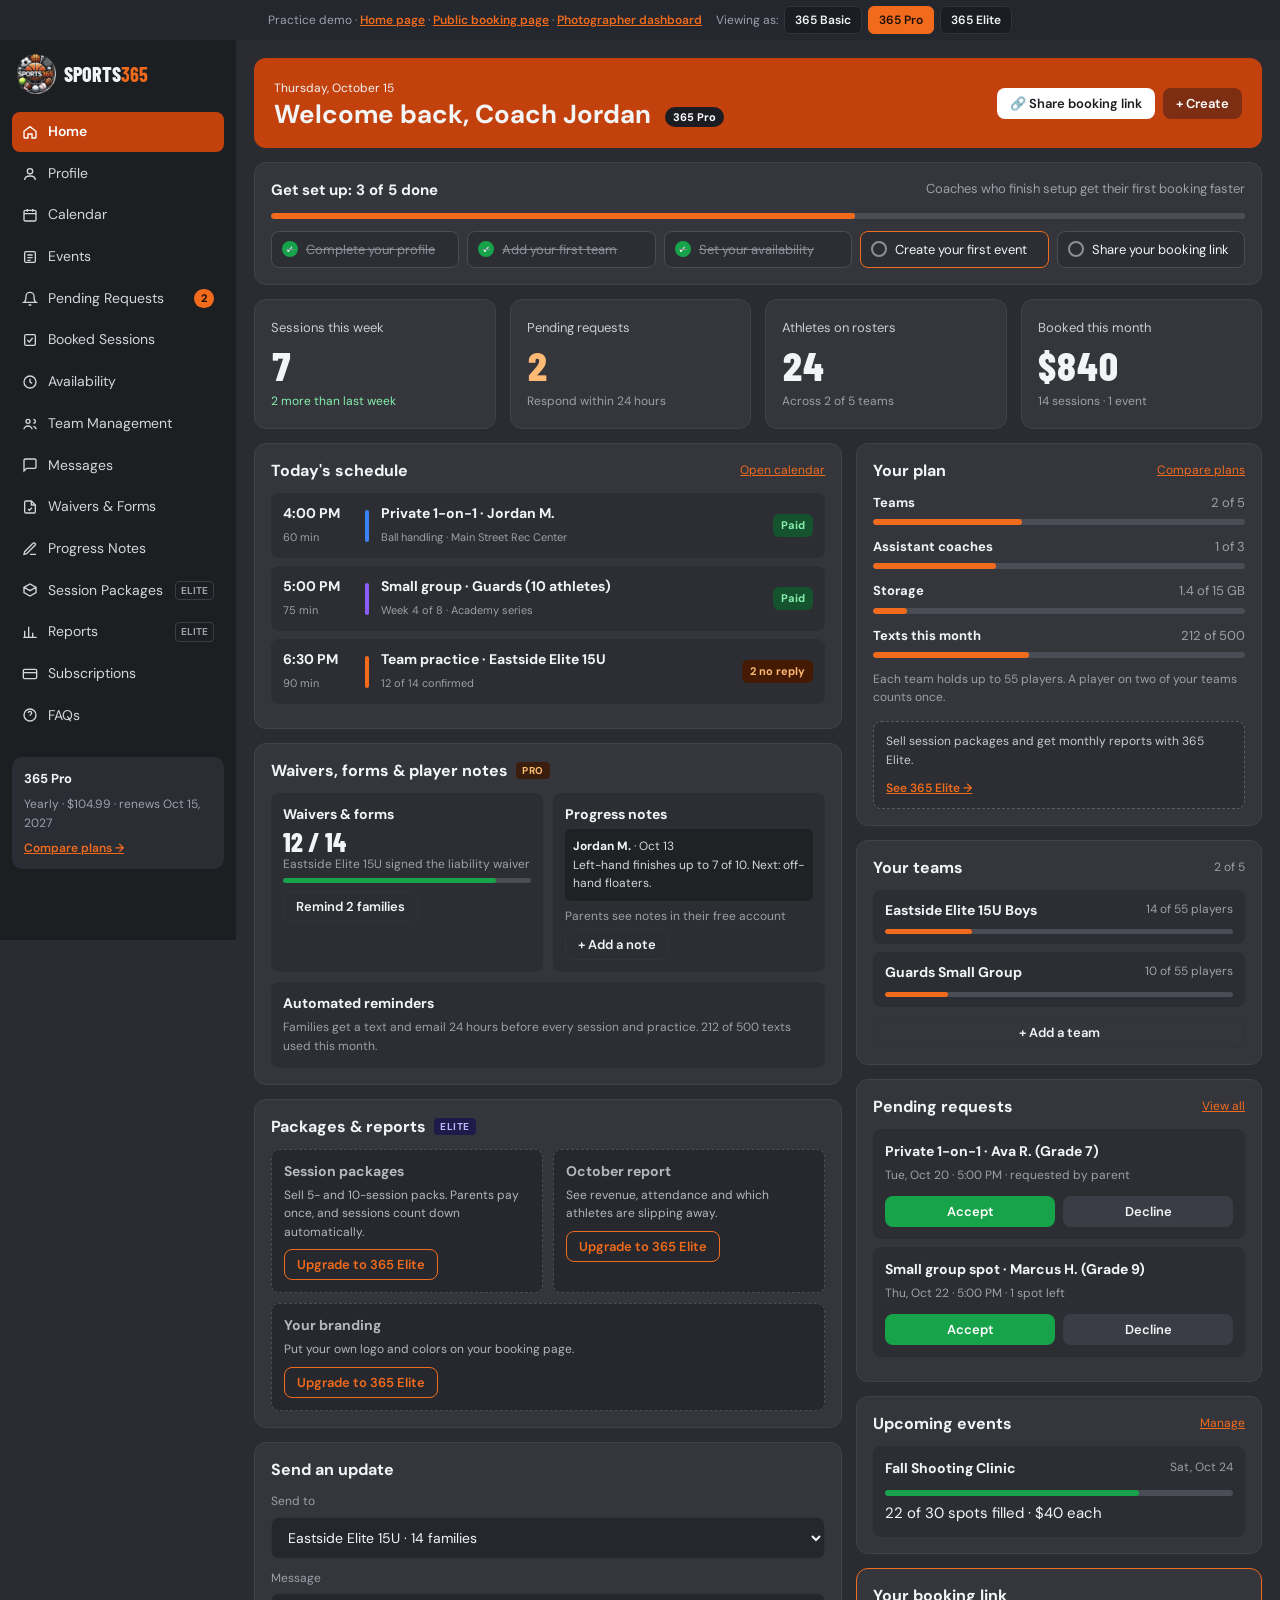
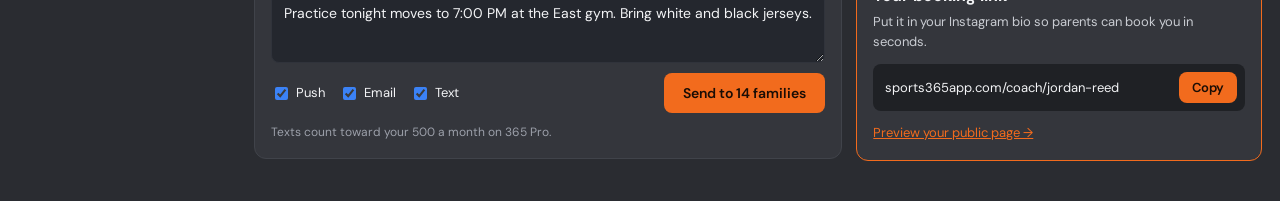
==== Sports365 Demo with photographer/dashboard.html @ db9a8863 "Add files via upload" ====
<!doctype html>
<html lang="en">
<head>
<meta charset="utf-8">
<meta name="viewport" content="width=device-width, initial-scale=1, viewport-fit=cover">
<title>Sports365 Coach Dashboard</title>
<link rel="preconnect" href="https://fonts.googleapis.com">
<link rel="preconnect" href="https://fonts.gstatic.com" crossorigin>
<link rel="stylesheet" href="https://fonts.googleapis.com/css2?family=Barlow+Condensed:wght@700;800&family=DM+Sans:wght@400;500;600;700&display=swap">
<link rel="stylesheet" href="styles.css">
<style>
  [hidden] { display: none !important; }
  body { background: #2a2c31; }
  .app { display: grid; grid-template-columns: 236px 1fr; min-height: 100vh; }
  .side { background: #1c1e22; padding: 14px 12px calc(14px + env(safe-area-inset-bottom, 0px)) max(12px, env(safe-area-inset-left, 0px)); display: flex; flex-direction: column; gap: 4px; position: sticky; top: 0; height: 100vh; overflow-y: auto; }
  .side .brand { display: flex; align-items: center; gap: 8px; text-decoration: none; font: 800 20px/1 var(--font-display); text-transform: uppercase; margin: 0 0 14px 4px; }
  .side .brand img { width: 40px; height: 40px; }
  .side .brand b { color: var(--accent); }
  .side nav { display: grid; gap: 2px; }
  .side nav a { display: flex; align-items: center; gap: 10px; padding: 9px 10px; border-radius: 8px; text-decoration: none; font-size: 14px; color: #d4d6db; }
  .side nav a:hover { background: #26292f; }
  .side nav a.on { background: var(--accent-deep); color: #fff; font-weight: 600; }
  .side nav svg { width: 16px; height: 16px; flex: none; }
  .side .count { margin-left: auto; background: var(--accent); color: var(--accent-ink); font-size: 11px; font-weight: 700; border-radius: 999px; padding: 1px 7px; }
  .side .lock { margin-left: auto; font-size: 10px; font-weight: 700; color: var(--muted); border: 1px solid #3a3d45; border-radius: 4px; padding: 1px 5px; }
  .plan { margin-top: 18px; background: #2a2d33; border-radius: 10px; padding: 12px; font-size: 12px; display: grid; gap: 6px; }
  .plan b { display: block; font-size: 13px; }
  .plan a { color: var(--accent); font-weight: 600; }

  /* Plan switch in demo bar */
  .demo-bar { display: flex; flex-wrap: wrap; gap: 8px 14px; justify-content: center; align-items: center; }
  .viewas { display: inline-flex; align-items: center; gap: 6px; }
  .viewas button { font: 600 12px var(--font-body); color: var(--fg); background: #1b1d22; border: 1px solid var(--line); border-radius: 6px; padding: 4px 10px; min-height: 28px; cursor: pointer; }
  .viewas button[aria-pressed="true"] { background: var(--accent); color: var(--accent-ink); border-color: var(--accent); }

  .main { padding: 18px max(18px, env(safe-area-inset-right, 0px)) 40px 18px; display: grid; gap: 14px; align-content: start; min-width: 0; }
  .welcome { background: var(--accent-deep); border-radius: 12px; padding: 18px 20px; display: flex; flex-wrap: wrap; justify-content: space-between; align-items: center; gap: 14px; }
  .welcome small { font-size: 12px; }
  .welcome h1 { font: 700 26px/1.2 var(--font-body); text-transform: none; letter-spacing: 0; }
  .welcome .acts { display: flex; gap: 8px; flex-wrap: wrap; }
  .btn-white { background: #fff; color: #1b1d22; }
  .btn-maroon { background: #7c2d12; color: #fff; }
  .plan-chip { display: inline-block; margin-left: 8px; font: 700 11px var(--font-body); background: #1b1d22; color: #fff; padding: 3px 8px; border-radius: 999px; vertical-align: middle; }

  .panel { background: #34363c; border: 1px solid #40434a; border-radius: 12px; padding: 16px; min-width: 0; }
  .panel-head { display: flex; justify-content: space-between; align-items: center; gap: 10px; margin-bottom: 12px; }
  .panel-head h2 { font: 700 16px var(--font-body); text-transform: none; letter-spacing: 0; display: flex; align-items: center; gap: 8px; }
  .panel-head a, .panel-head button.link { color: var(--accent); font-size: 12px; background: none; border: 0; cursor: pointer; font-family: inherit; }
  .tier { font: 700 10px var(--font-body); letter-spacing: .06em; padding: 2px 6px; border-radius: 4px; text-transform: uppercase; }
  .tier.pro { background: #3a1d0d; color: #fdba74; }
  .tier.elite { background: #1e1b4b; color: #c4b5fd; }

  .setup-top { display: flex; justify-content: space-between; flex-wrap: wrap; gap: 8px; font-size: 13px; }
  .setup-top b { font-size: 15px; }
  .bar { height: 6px; background: #4a4d55; border-radius: 9px; margin: 10px 0 12px; overflow: hidden; }
  .bar i { display: block; height: 100%; background: var(--accent); border-radius: 9px; transition: width .3s ease; }
  .tasks { display: grid; grid-template-columns: repeat(5, 1fr); gap: 8px; }
  .task { display: flex; align-items: center; gap: 8px; padding: 9px 10px; border: 1px solid #4a4d55; border-radius: 8px; background: #2c2e33; font-size: 13px; cursor: pointer; color: var(--fg); font-family: inherit; text-align: left; }
  .task .dot { width: 16px; height: 16px; border-radius: 50%; border: 2px solid #8b8f99; flex: none; display: grid; place-items: center; font-size: 10px; }
  .task.done { color: #8b8f99; text-decoration: line-through; }
  .task.done .dot { background: var(--good); border-color: var(--good); color: #fff; }
  .task.next { border-color: var(--accent); }

  .kpis { display: grid; grid-template-columns: repeat(4, 1fr); gap: 14px; }
  .kpi small { font-size: 13px; color: #c9ccd2; }
  .kpi b { display: block; font: 800 40px/1.1 var(--font-display); margin: 4px 0 2px; font-variant-numeric: tabular-nums; }
  .kpi .note { font-size: 12px; color: var(--muted); }
  .kpi .up { color: #86efac; }
  .kpi.warn b { color: #fdba74; }

  .grid2 { display: grid; grid-template-columns: 1.45fr 1fr; gap: 14px; align-items: start; }
  .col { display: grid; gap: 14px; min-width: 0; }
  .sess { display: grid; grid-template-columns: 70px 4px 1fr auto; gap: 12px; align-items: center; background: #2c2e33; border-radius: 8px; padding: 10px 12px; margin-bottom: 8px; }
  .sess .time b { display: block; font-size: 14px; }
  .sess .time span, .sess .what span { font-size: 11px; color: var(--muted); }
  .sess .rail { height: 32px; border-radius: 4px; }
  .sess .what { min-width: 0; } .sess .what b { display: block; font-size: 14px; }

  .req { background: #2c2e33; border-radius: 8px; padding: 12px; margin-bottom: 8px; }
  .req b { display: block; font-size: 14px; }
  .req span { font-size: 12px; color: var(--muted); }
  .req .row { display: grid; grid-template-columns: 1fr 1fr; gap: 8px; margin-top: 10px; }
  .req .status { margin-top: 10px; font-size: 13px; font-weight: 600; }

  .update form { display: grid; gap: 10px; }
  .update .foot { display: flex; justify-content: space-between; align-items: center; gap: 10px; flex-wrap: wrap; }
  .checks { display: flex; gap: 14px; font-size: 13px; flex-wrap: wrap; }
  .checks input { width: auto; accent-color: var(--blue); }
  .checks label { display: flex; align-items: center; gap: 5px; }
  .checks label.off { color: var(--muted); }
  .sub { font-size: 12px; color: var(--muted); }

  .event { background: #2c2e33; border-radius: 8px; padding: 12px; }
  .event .top { display: flex; justify-content: space-between; gap: 8px; font-size: 14px; }
  .event .top span { font-size: 12px; color: var(--muted); }
  .event .bar { margin: 10px 0 6px; } .event .bar i { background: var(--good); }

  .link-box { border-color: var(--accent); }
  .link-box p { font-size: 13px; color: #c9ccd2; }
  .copy { display: flex; align-items: center; gap: 8px; background: #1f2125; border-radius: 8px; padding: 8px 8px 8px 12px; margin: 12px 0 10px; }
  .copy code { font: 13px var(--font-body); flex: 1; min-width: 0; overflow: hidden; text-overflow: ellipsis; white-space: nowrap; }
  .link-box a { color: var(--accent); font-size: 13px; }

  /* Plan usage */
  .use { display: grid; gap: 12px; }
  .use-row .top { display: flex; justify-content: space-between; gap: 8px; font-size: 13px; }
  .use-row .top span { color: var(--muted); font-variant-numeric: tabular-nums; }
  .use-row .bar { margin: 6px 0 0; }
  .use-row.full .bar i { background: #f59e0b; }
  .use-row.none .top span { color: #8b8f99; }
  .upsell { margin-top: 14px; background: #2c2e33; border: 1px dashed #5a5d66; border-radius: 8px; padding: 10px 12px; font-size: 12px; color: #c9ccd2; display: flex; justify-content: space-between; align-items: center; gap: 10px; flex-wrap: wrap; }
  .upsell a { color: var(--accent); font-weight: 600; white-space: nowrap; }

  .teams { display: grid; gap: 8px; }
  .team { background: #2c2e33; border-radius: 8px; padding: 10px 12px; }
  .team .top { display: flex; justify-content: space-between; gap: 8px; font-size: 14px; }
  .team .top span { font-size: 12px; color: var(--muted); font-variant-numeric: tabular-nums; }
  .team .bar { margin: 8px 0 0; height: 5px; }
  .add-team { margin-top: 10px; }
  .limit-msg { margin-top: 10px; background: #451a03; color: #fed7aa; border-radius: 8px; padding: 10px 12px; font-size: 12px; }
  .limit-msg a { color: #fff; font-weight: 700; }

  /* Feature tiles with locked states */
  .feats { display: grid; grid-template-columns: 1fr 1fr; gap: 10px; }
  .feat { background: #2c2e33; border-radius: 8px; padding: 12px; display: grid; gap: 6px; align-content: start; min-width: 0; }
  .feat h3 { font: 700 14px var(--font-body); text-transform: none; letter-spacing: 0; display: flex; justify-content: space-between; gap: 8px; }
  .feat p { font-size: 12px; color: var(--muted); }
  .feat .big { font: 800 26px/1 var(--font-display); color: var(--fg); }
  .feat .bar { margin: 4px 0 0; height: 5px; } .feat .bar i { background: var(--good); }
  .feat .lck { display: grid; gap: 8px; }
  .feat .lck p { color: #b4b7bf; }
  .feat.locked { background: #26282d; border: 1px dashed #4a4d55; }
  .feat.locked h3 { color: #b4b7bf; }
  .btn-up { background: transparent; color: var(--accent); border: 1px solid var(--accent); justify-self: start; }
  .note-row { font-size: 12px; background: #1f2125; border-radius: 6px; padding: 8px; color: #d4d6db; }
  .note-row b { color: var(--fg); }

  @media (max-width: 1100px) { .tasks { grid-template-columns: repeat(3, 1fr); } .grid2 { grid-template-columns: 1fr; } }
  @media (max-width: 860px) {
    .app { grid-template-columns: 1fr; }
    .side { position: static; height: auto; padding: 10px max(16px, env(safe-area-inset-right, 0px)) 10px max(16px, env(safe-area-inset-left, 0px)); }
    .side .brand { margin-bottom: 8px; }
    .side nav { display: flex; overflow-x: auto; gap: 4px; padding-bottom: 4px; }
    .side nav a { white-space: nowrap; }
    .plan { display: none; }
    .main { padding-left: max(16px, env(safe-area-inset-left, 0px)); padding-right: max(16px, env(safe-area-inset-right, 0px)); }
    .kpis { grid-template-columns: repeat(2, 1fr); }
  }
  @media (max-width: 520px) {
    .tasks, .feats { grid-template-columns: 1fr; }
    .sess { grid-template-columns: 68px 4px 1fr; gap: 10px; }
    .sess .pill { grid-column: 3; justify-self: start; }
  }
</style>
</head>
<body>
<div class="demo-bar">
  <span>Practice demo · <a href="./">Home page</a> · <a href="book.html">Public booking page</a> · <a href="media.html">Photographer dashboard</a></span>
  <span class="viewas" role="group" aria-label="View the dashboard as a coach on">Viewing as:
    <button type="button" data-plan="basic" aria-pressed="false">365 Basic</button>
    <button type="button" data-plan="pro" aria-pressed="true">365 Pro</button>
    <button type="button" data-plan="elite" aria-pressed="false">365 Elite</button>
  </span>
</div>
<div class="app">
  <aside class="side">
    <a class="brand" href="./"><img src="assets/logo.png" alt=""><span>Sports<b>365</b></span></a>
    <nav aria-label="Dashboard">
      <a class="on" href="dashboard.html"><svg viewBox="0 0 24 24" fill="none" stroke="currentColor" stroke-width="2" aria-hidden="true"><path d="M3 11l9-7 9 7v9a1 1 0 0 1-1 1h-5v-6H9v6H4a1 1 0 0 1-1-1z"/></svg>Home</a>
      <a href="#" data-soon><svg viewBox="0 0 24 24" fill="none" stroke="currentColor" stroke-width="2" aria-hidden="true"><circle cx="12" cy="8" r="4"/><path d="M4 21c0-4 4-6 8-6s8 2 8 6"/></svg>Profile</a>
      <a href="#" data-soon><svg viewBox="0 0 24 24" fill="none" stroke="currentColor" stroke-width="2" aria-hidden="true"><rect x="3" y="5" width="18" height="16" rx="2"/><path d="M3 10h18M8 3v4M16 3v4"/></svg>Calendar</a>
      <a href="#" data-soon><svg viewBox="0 0 24 24" fill="none" stroke="currentColor" stroke-width="2" aria-hidden="true"><rect x="4" y="4" width="16" height="16" rx="2"/><path d="M8 9h8M8 13h8M8 17h5"/></svg>Events</a>
      <a href="#requests"><svg viewBox="0 0 24 24" fill="none" stroke="currentColor" stroke-width="2" aria-hidden="true"><path d="M6 8a6 6 0 0 1 12 0c0 7 3 9 3 9H3s3-2 3-9M10 21h4"/></svg>Pending Requests<span class="count" id="side-count">2</span></a>
      <a href="#" data-soon><svg viewBox="0 0 24 24" fill="none" stroke="currentColor" stroke-width="2" aria-hidden="true"><rect x="4" y="4" width="16" height="16" rx="2"/><path d="M8 12l3 3 5-6"/></svg>Booked Sessions</a>
      <a href="#" data-soon><svg viewBox="0 0 24 24" fill="none" stroke="currentColor" stroke-width="2" aria-hidden="true"><circle cx="12" cy="12" r="9"/><path d="M12 7v5l3 2"/></svg>Availability</a>
      <a href="#teams"><svg viewBox="0 0 24 24" fill="none" stroke="currentColor" stroke-width="2" aria-hidden="true"><circle cx="9" cy="8" r="3"/><path d="M3 20c0-3 3-5 6-5s6 2 6 5M17 11a3 3 0 0 0 0-6M21 20c0-2-1.5-4-4-4.5"/></svg>Team Management</a>
      <a href="#update"><svg viewBox="0 0 24 24" fill="none" stroke="currentColor" stroke-width="2" aria-hidden="true"><path d="M21 15a2 2 0 0 1-2 2H7l-4 4V5a2 2 0 0 1 2-2h14a2 2 0 0 1 2 2z"/></svg>Messages</a>
      <a href="#pro-tools"><svg viewBox="0 0 24 24" fill="none" stroke="currentColor" stroke-width="2" aria-hidden="true"><path d="M14 3H6a2 2 0 0 0-2 2v14a2 2 0 0 0 2 2h12a2 2 0 0 0 2-2V9z"/><path d="M14 3v6h6M9 15l2 2 4-4"/></svg>Waivers &amp; Forms<span class="lock" data-lock="pro">PRO</span></a>
      <a href="#pro-tools"><svg viewBox="0 0 24 24" fill="none" stroke="currentColor" stroke-width="2" aria-hidden="true"><path d="M12 20h9M16.5 3.5a2.1 2.1 0 0 1 3 3L7 19l-4 1 1-4z"/></svg>Progress Notes<span class="lock" data-lock="pro">PRO</span></a>
      <a href="#elite-tools"><svg viewBox="0 0 24 24" fill="none" stroke="currentColor" stroke-width="2" aria-hidden="true"><path d="M21 8l-9-5-9 5 9 5zM3 8v8l9 5 9-5V8"/></svg>Session Packages<span class="lock" data-lock="elite">ELITE</span></a>
      <a href="#elite-tools"><svg viewBox="0 0 24 24" fill="none" stroke="currentColor" stroke-width="2" aria-hidden="true"><path d="M4 20V10M10 20V4M16 20v-7M22 20H2"/></svg>Reports<span class="lock" data-lock="elite">ELITE</span></a>
      <a href="./#pricing"><svg viewBox="0 0 24 24" fill="none" stroke="currentColor" stroke-width="2" aria-hidden="true"><rect x="2" y="5" width="20" height="14" rx="2"/><path d="M2 10h20"/></svg>Subscriptions</a>
      <a href="#" data-soon><svg viewBox="0 0 24 24" fill="none" stroke="currentColor" stroke-width="2" aria-hidden="true"><circle cx="12" cy="12" r="9"/><path d="M9.5 9a2.5 2.5 0 0 1 5 0c0 2-2.5 2-2.5 4M12 17h.01"/></svg>FAQs</a>
    </nav>
    <div class="plan"><b id="plan-name">365 Pro</b><span class="muted" id="plan-renew">Yearly · renews Oct 15, 2027</span><a href="./#pricing">Compare plans →</a></div>
  </aside>

  <main class="main">
    <section class="welcome">
      <div><small>Thursday, October 15</small><h1>Welcome back, Coach Jordan <span class="plan-chip" id="plan-chip">365 Pro</span></h1></div>
      <div class="acts">
        <button class="btn btn-white btn-sm" type="button" id="share-top">🔗 Share booking link</button>
        <button class="btn btn-maroon btn-sm" type="button" data-soon>+ Create</button>
      </div>
    </section>

    <section class="panel">
      <div class="setup-top"><b id="setup-title">Get set up: 3 of 5 done</b><span class="muted">Coaches who finish setup get their first booking faster</span></div>
      <div class="bar"><i id="setup-bar" style="width:60%"></i></div>
      <div class="tasks" id="tasks">
        <button class="task done" type="button"><span class="dot">✓</span>Complete your profile</button>
        <button class="task done" type="button"><span class="dot">✓</span>Add your first team</button>
        <button class="task done" type="button"><span class="dot">✓</span>Set your availability</button>
        <button class="task next" type="button"><span class="dot"></span>Create your first event</button>
        <button class="task" type="button"><span class="dot"></span>Share your booking link</button>
      </div>
    </section>

    <section class="kpis">
      <div class="panel kpi"><small>Sessions this week</small><b>7</b><span class="note up">2 more than last week</span></div>
      <div class="panel kpi warn"><small>Pending requests</small><b id="kpi-pending">2</b><span class="note">Respond within 24 hours</span></div>
      <div class="panel kpi"><small>Athletes on rosters</small><b id="kpi-athletes">24</b><span class="note" id="kpi-teams">Across 2 of 5 teams</span></div>
      <div class="panel kpi"><small>Booked this month</small><b>$840</b><span class="note">14 sessions · 1 event</span></div>
    </section>

    <div class="grid2">
      <div class="col">
        <section class="panel">
          <div class="panel-head"><h2>Today's schedule</h2><a href="#" data-soon>Open calendar</a></div>
          <div class="sess"><div class="time"><b>4:00 PM</b><span>60 min</span></div><i class="rail" style="background:var(--blue)"></i><div class="what"><b>Private 1-on-1 · Jordan M.</b><span id="pkg-line">Ball handling · Main Street Rec Center</span></div><span class="pill pill-good">Paid</span></div>
          <div class="sess"><div class="time"><b>5:00 PM</b><span>75 min</span></div><i class="rail" style="background:var(--violet)"></i><div class="what"><b>Small group · Guards (10 athletes)</b><span>Week 4 of 8 · Academy series</span></div><span class="pill pill-good">Paid</span></div>
          <div class="sess"><div class="time"><b>6:30 PM</b><span>90 min</span></div><i class="rail" style="background:var(--accent)"></i><div class="what"><b>Team practice · Eastside Elite 15U</b><span>12 of 14 confirmed</span></div><span class="pill pill-warn">2 no reply</span></div>
        </section>

        <section class="panel" id="pro-tools">
          <div class="panel-head"><h2>Waivers, forms &amp; player notes <span class="tier pro">Pro</span></h2></div>
          <div class="feats">
            <div class="feat" data-need="pro">
              <h3>Waivers &amp; forms</h3>
              <div class="unl">
                <div class="big">12 / 14</div>
                <p>Eastside Elite 15U signed the liability waiver</p>
                <div class="bar"><i style="width:86%"></i></div>
                <button class="btn btn-ghost btn-sm" type="button" data-toast="Demo: reminder sent to the 2 families who haven't signed" style="margin-top:8px">Remind 2 families</button>
              </div>
              <div class="lck"><p>Collect signed waivers and medical forms before the first practice.</p><a class="btn btn-up btn-sm" href="./#pricing">Upgrade to 365 Pro</a></div>
            </div>
            <div class="feat" data-need="pro">
              <h3>Progress notes</h3>
              <div class="unl">
                <div class="note-row"><b>Jordan M.</b> · Oct 13<br>Left-hand finishes up to 7 of 10. Next: off-hand floaters.</div>
                <p style="margin-top:6px">Parents see notes in their free account</p>
                <button class="btn btn-ghost btn-sm" type="button" data-toast="Demo: a new note would open here" style="margin-top:4px">+ Add a note</button>
              </div>
              <div class="lck"><p>Track each athlete's skills and share progress with parents.</p><a class="btn btn-up btn-sm" href="./#pricing">Upgrade to 365 Pro</a></div>
            </div>
            <div class="feat" data-need="pro" style="grid-column:1/-1">
              <h3>Automated reminders</h3>
              <div class="unl"><p>Families get a text and email 24 hours before every session and practice. <span id="txt-use">212 of 500 texts used this month.</span></p></div>
              <div class="lck"><p>Stop sending reminder texts by hand. Sports365 sends them for you.</p><a class="btn btn-up btn-sm" href="./#pricing">Upgrade to 365 Pro</a></div>
            </div>
          </div>
        </section>

        <section class="panel" id="elite-tools">
          <div class="panel-head"><h2>Packages &amp; reports <span class="tier elite">Elite</span></h2></div>
          <div class="feats">
            <div class="feat" data-need="elite">
              <h3>Session packages</h3>
              <div class="unl">
                <div class="big">4 active</div>
                <p>10-session packs · $500 each</p>
                <div class="note-row" style="margin-top:6px"><b>Jordan M.</b> · 6 of 10 sessions left</div>
              </div>
              <div class="lck"><p>Sell 5- and 10-session packs. Parents pay once, and sessions count down automatically.</p><a class="btn btn-up btn-sm" href="./#pricing">Upgrade to 365 Elite</a></div>
            </div>
            <div class="feat" data-need="elite">
              <h3>October report</h3>
              <div class="unl">
                <div class="big">$840</div>
                <p>Revenue · up 18% from September</p>
                <p>Attendance 92% · 3 athletes haven't booked in 30 days</p>
              </div>
              <div class="lck"><p>See revenue, attendance and which athletes are slipping away.</p><a class="btn btn-up btn-sm" href="./#pricing">Upgrade to 365 Elite</a></div>
            </div>
            <div class="feat" data-need="elite" style="grid-column:1/-1">
              <h3>Your branding</h3>
              <div class="unl"><p>Your logo and colors appear on your booking page. <a href="book.html" style="color:var(--accent)">See it →</a></p></div>
              <div class="lck"><p>Put your own logo and colors on your booking page.</p><a class="btn btn-up btn-sm" href="./#pricing">Upgrade to 365 Elite</a></div>
            </div>
          </div>
        </section>

        <section class="panel update" id="update">
          <div class="panel-head"><h2>Send an update</h2></div>
          <form id="update-form">
            <label class="field">Send to
              <select id="u-to"><option value="14">Eastside Elite 15U · 14 families</option><option value="10">Guards small group · 10 families</option><option value="24">All my families · 24 families</option></select>
            </label>
            <label class="field">Message<textarea id="u-msg">Practice tonight moves to 7:00 PM at the East gym. Bring white and black jerseys.</textarea></label>
            <div class="foot">
              <div class="checks"><label><input type="checkbox" id="u-push" checked>Push</label><label><input type="checkbox" id="u-email" checked>Email</label><label id="u-text-l"><input type="checkbox" id="u-text" checked>Text</label></div>
              <button class="btn btn-primary" type="submit" id="u-send">Send to 14 families</button>
            </div>
            <p class="sub" id="u-text-note">Texts count toward your 500 a month on 365 Pro.</p>
          </form>
        </section>
      </div>

      <div class="col">
        <section class="panel">
          <div class="panel-head"><h2>Your plan</h2><a href="./#pricing" id="plan-link">Compare plans</a></div>
          <div class="use" id="usage"></div>
          <div class="upsell" id="upsell"></div>
        </section>

        <section class="panel" id="teams">
          <div class="panel-head"><h2>Your teams</h2><span class="sub" id="teams-count">2 of 5</span></div>
          <div class="teams" id="team-list"></div>
          <button class="btn btn-ghost btn-sm btn-block add-team" type="button" id="add-team">+ Add a team</button>
          <div class="limit-msg" id="limit-msg" hidden></div>
        </section>

        <section class="panel" id="requests">
          <div class="panel-head"><h2>Pending requests</h2><a href="#" data-soon>View all</a></div>
          <div class="req"><b>Private 1-on-1 · Ava R. (Grade 7)</b><span>Tue, Oct 20 · 5:00 PM · requested by parent</span><div class="row"><button class="btn btn-good btn-sm" type="button" data-act="accept">Accept</button><button class="btn btn-mute btn-sm" type="button" data-act="decline">Decline</button></div></div>
          <div class="req"><b>Small group spot · Marcus H. (Grade 9)</b><span>Thu, Oct 22 · 5:00 PM · 1 spot left</span><div class="row"><button class="btn btn-good btn-sm" type="button" data-act="accept">Accept</button><button class="btn btn-mute btn-sm" type="button" data-act="decline">Decline</button></div></div>
        </section>

        <section class="panel">
          <div class="panel-head"><h2>Upcoming events</h2><a href="#" data-soon>Manage</a></div>
          <div class="event"><div class="top"><b>Fall Shooting Clinic</b><span>Sat, Oct 24</span></div><div class="bar"><i style="width:73%"></i></div><span class="fine">22 of 30 spots filled · $40 each</span></div>
        </section>

        <section class="panel link-box">
          <div class="panel-head" style="margin-bottom:6px"><h2>Your booking link</h2></div>
          <p>Put it in your Instagram bio so parents can book you in seconds.</p>
          <div class="copy"><code id="book-url">sports365app.com/coach/jordan-reed</code><button class="btn btn-primary btn-sm" type="button" id="copy-btn">Copy</button></div>
          <a href="book.html">Preview your public page →</a>
        </section>
      </div>
    </div>
  </main>
</div>

<div class="toast" id="toast" hidden></div>
<script>
  const toast = document.getElementById('toast');
  let tm;
  function show(msg) { toast.textContent = msg; toast.hidden = false; clearTimeout(tm); tm = setTimeout(() => { toast.hidden = true; }, 2600); }
  document.querySelectorAll('[data-soon]').forEach(el => el.addEventListener('click', e => { e.preventDefault(); show('That page isn\'t built in this demo yet'); }));
  document.querySelectorAll('[data-toast]').forEach(el => el.addEventListener('click', () => show(el.dataset.toast)));

  // ---- Plans ----
  const PLANS = {
    basic: { name: '365 Basic', rank: 0, teams: 2, asst: 1, storage: 2, texts: 0, renew: 'Yearly · $64.99 · renews Oct 15, 2027' },
    pro:   { name: '365 Pro',   rank: 1, teams: 5, asst: 3, storage: 15, texts: 500, renew: 'Yearly · $104.99 · renews Oct 15, 2027' },
    elite: { name: '365 Elite', rank: 2, teams: 10, asst: 6, storage: 50, texts: 2000, renew: 'Yearly · $159.99 · renews Oct 15, 2027' }
  };
  const ROSTER_MAX = 55;
  const teams = [
    { name: 'Eastside Elite 15U Boys', players: 14 },
    { name: 'Guards Small Group', players: 10 }
  ];
  const extraNames = ['Eastside Elite 13U', 'Summer Shooting Crew', 'Girls Skills Group', 'Varsity Prep', 'Bigs Footwork', 'Saturday Clinic Group', 'Middle School Guards', 'Fall League Team'];
  let plan = 'pro';
  try { const saved = localStorage.getItem('s365-plan'); if (PLANS[saved]) plan = saved; } catch (e) {}

  function pct(a, b) { return Math.min(100, Math.round(a / b * 100)); }

  function render() {
    const p = PLANS[plan];
    document.querySelectorAll('.viewas button').forEach(b => b.setAttribute('aria-pressed', b.dataset.plan === plan ? 'true' : 'false'));
    document.getElementById('plan-name').textContent = p.name;
    document.getElementById('plan-chip').textContent = p.name;
    document.getElementById('plan-renew').textContent = p.renew;

    // locked features
    document.querySelectorAll('[data-need]').forEach(el => {
      const ok = p.rank >= PLANS[el.dataset.need].rank;
      el.classList.toggle('locked', !ok);
      el.querySelector('.unl').hidden = !ok;
      el.querySelector('.lck').hidden = ok;
    });
    document.querySelectorAll('[data-lock]').forEach(el => { el.hidden = p.rank >= PLANS[el.dataset.lock].rank; });
    document.getElementById('pkg-line').textContent = plan === 'elite' ? 'Ball handling · 10-session pack, 6 left' : 'Ball handling · Main Street Rec Center';

    // usage
    const athletes = teams.reduce((s, t) => s + t.players, 0);
    const rows = [
      { label: 'Teams', used: teams.length, max: p.teams, fmt: `${teams.length} of ${p.teams}` },
      { label: 'Assistant coaches', used: 1, max: p.asst, fmt: `1 of ${p.asst}` },
      { label: 'Storage', used: 1.4, max: p.storage, fmt: `1.4 of ${p.storage} GB` },
      p.texts ? { label: 'Texts this month', used: 212, max: p.texts, fmt: `212 of ${p.texts.toLocaleString()}` } : { label: 'Texts this month', none: true, fmt: 'Not included' }
    ];
    document.getElementById('usage').innerHTML = rows.map(r => r.none
      ? `<div class="use-row none"><div class="top"><b>${r.label}</b><span>${r.fmt}</span></div><div class="bar"><i style="width:0"></i></div></div>`
      : `<div class="use-row${r.used >= r.max ? ' full' : ''}"><div class="top"><b>${r.label}</b><span>${r.fmt}</span></div><div class="bar"><i style="width:${pct(r.used, r.max)}%"></i></div></div>`).join('')
      + `<p class="sub">Each team holds up to ${ROSTER_MAX} players. A player on two of your teams counts once.</p>`;
    const up = document.getElementById('upsell');
    if (plan === 'basic') up.innerHTML = `<span>Need more teams, reminders or waivers? 365 Pro adds them for $12.99/mo.</span><a href="./#pricing">See 365 Pro →</a>`;
    else if (plan === 'pro') up.innerHTML = `<span>Sell session packages and get monthly reports with 365 Elite.</span><a href="./#pricing">See 365 Elite →</a>`;
    else up.innerHTML = `<span>Running more than 10 teams? 365 Organization is coming soon.</span><a href="./#pricing">Join the waitlist →</a>`;

    // teams
    document.getElementById('team-list').innerHTML = teams.map(t =>
      `<div class="team"><div class="top"><b>${t.name}</b><span>${t.players} of ${ROSTER_MAX} players</span></div><div class="bar"><i style="width:${pct(t.players, ROSTER_MAX)}%"></i></div></div>`).join('');
    document.getElementById('teams-count').textContent = `${teams.length} of ${p.teams}`;
    document.getElementById('kpi-athletes').textContent = athletes;
    document.getElementById('kpi-teams').textContent = `Across ${teams.length} of ${p.teams} teams`;
    const atLimit = teams.length >= p.teams;
    const lm = document.getElementById('limit-msg');
    document.getElementById('add-team').hidden = atLimit;
    lm.hidden = !atLimit;
    if (atLimit) {
      const next = plan === 'basic' ? '<a href="./#pricing">Upgrade to 365 Pro</a> for up to 5 teams.' : plan === 'pro' ? '<a href="./#pricing">Upgrade to 365 Elite</a> for up to 10 teams.' : '<a href="./#pricing">Join the 365 Organization waitlist</a> for more.';
      lm.innerHTML = `You're using all ${p.teams} teams on ${p.name}. ${next}`;
    }

    // texting
    const txt = document.getElementById('u-text'), txtL = document.getElementById('u-text-l');
    txt.disabled = !p.texts; if (!p.texts) txt.checked = false;
    txtL.classList.toggle('off', !p.texts);
    document.getElementById('u-text-note').innerHTML = p.texts
      ? `Texts count toward your ${p.texts.toLocaleString()} a month on ${p.name}.`
      : `Texting families is included with 365 Pro and Elite. <a href="./#pricing" style="color:var(--accent)">Compare plans</a>`;
    const tu = document.getElementById('txt-use'); if (tu && p.texts) tu.textContent = `212 of ${p.texts.toLocaleString()} texts used this month.`;
  }

  document.querySelectorAll('.viewas button').forEach(b => b.addEventListener('click', () => {
    plan = b.dataset.plan;
    try { localStorage.setItem('s365-plan', plan); } catch (e) {}
    render();
    show(`Now viewing as a ${PLANS[plan].name} coach`);
  }));

  document.getElementById('add-team').addEventListener('click', () => {
    if (teams.length >= PLANS[plan].teams) return;
    const name = extraNames[(teams.length - 2) % extraNames.length];
    teams.push({ name, players: 0 });
    render();
    show(`Demo: added "${name}". Invite up to ${ROSTER_MAX} players.`);
  });

  // ---- Setup checklist ----
  const tasks = [...document.querySelectorAll('.task')];
  function refreshSetup() {
    const done = tasks.filter(t => t.classList.contains('done')).length;
    document.getElementById('setup-title').textContent = done === 5 ? 'You\'re all set up!' : `Get set up: ${done} of 5 done`;
    document.getElementById('setup-bar').style.width = (done / 5 * 100) + '%';
    tasks.forEach(t => t.classList.remove('next'));
    const next = tasks.find(t => !t.classList.contains('done'));
    if (next) next.classList.add('next');
  }
  tasks.forEach(t => t.addEventListener('click', () => {
    t.classList.toggle('done');
    t.querySelector('.dot').textContent = t.classList.contains('done') ? '✓' : '';
    refreshSetup();
  }));

  // ---- Pending requests ----
  let pending = 2;
  document.querySelectorAll('[data-act]').forEach(b => b.addEventListener('click', () => {
    const card = b.closest('.req');
    const accepted = b.dataset.act === 'accept';
    card.querySelector('.row').outerHTML = `<div class="status" style="color:${accepted ? '#86efac' : '#9ca0aa'}">${accepted ? '✓ Accepted. Added to Booked Sessions.' : 'Declined. The family was notified.'}</div>`;
    pending -= 1;
    document.getElementById('kpi-pending').textContent = pending;
    const sc = document.getElementById('side-count');
    sc.textContent = pending; sc.hidden = pending === 0;
    show(accepted ? 'Session accepted (demo)' : 'Request declined (demo)');
  }));

  // ---- Send an update ----
  const to = document.getElementById('u-to'), send = document.getElementById('u-send');
  to.addEventListener('change', () => { send.textContent = `Send to ${to.value} families`; });
  document.getElementById('update-form').addEventListener('submit', e => {
    e.preventDefault();
    const ways = ['push', 'email', 'text'].filter(w => document.getElementById('u-' + w).checked);
    if (!ways.length) { show('Pick at least one way to send it'); return; }
    show(`Demo: would send to ${to.value} families by ${ways.join(', ')}`);
  });

  // ---- Copy booking link ----
  async function copyLink() {
    const text = 'https://' + document.getElementById('book-url').textContent;
    try { await navigator.clipboard.writeText(text); show('Booking link copied'); }
    catch (e) { const r = document.createRange(); r.selectNodeContents(document.getElementById('book-url')); const s = getSelection(); s.removeAllRanges(); s.addRange(r); show('Link selected. Press Ctrl+C to copy'); }
  }
  document.getElementById('copy-btn').addEventListener('click', copyLink);
  document.getElementById('share-top').addEventListener('click', copyLink);

  render();
</script>
</body>
</html>
---- Sports365 Demo with photographer/styles.css ----
/* Sports365 demo — shared styles
   Layout: dark scoreboard look from Brian's mockups. Burnt-orange header bands,
   charcoal cards, condensed all-caps display type, clean sans body. */
:root {
  --bg: #0c0d10;          /* page ground */
  --bg-2: #13151a;        /* alternate section band */
  --panel: #1b1d22;       /* cards */
  --panel-2: #24272e;     /* inner rows, inputs */
  --line: #30333b;        /* borders */
  --fg: #f3f4f6;          /* main text */
  --muted: #9ca0aa;       /* secondary text */
  --accent: #f26b1d;      /* Sports365 orange */
  --accent-deep: #c2410c; /* header bands */
  --accent-ink: #1a0d05;  /* text on orange */
  --good: #16a34a;        /* accept / paid */
  --good-soft: #14532d;
  --warn: #b45309;
  --warn-soft: #451a03;
  --violet: #8b5cf6;
  --blue: #3b82f6;
  --font-display: "Barlow Condensed", "Arial Narrow", Impact, sans-serif;
  --font-body: "DM Sans", "Segoe UI", system-ui, -apple-system, sans-serif;
  --radius: 12px;
  color-scheme: dark;
}

* { box-sizing: border-box; }
html { scroll-behavior: smooth; }
@media (prefers-reduced-motion: reduce) { html { scroll-behavior: auto; } * { transition: none !important; } }
body {
  margin: 0;
  background: var(--bg);
  color: var(--fg);
  font-family: var(--font-body);
  font-size: 15px;
  line-height: 1.55;
}
a { color: inherit; }
img { max-width: 100%; display: block; }
h1, h2, h3, .display {
  font-family: var(--font-display);
  font-weight: 800;
  text-transform: uppercase;
  letter-spacing: 0.01em;
  line-height: 0.98;
  margin: 0;
  text-wrap: balance;
}
p { margin: 0; }
.muted { color: var(--muted); }
.accent { color: var(--accent); }
.eyebrow {
  font-size: 11px; font-weight: 700; letter-spacing: 0.14em;
  text-transform: uppercase; color: var(--accent);
}
.wrap {
  width: 100%; max-width: 1140px; margin: 0 auto;
  padding-left: max(16px, env(safe-area-inset-left, 0px));
  padding-right: max(16px, env(safe-area-inset-right, 0px));
}
:focus-visible { outline: 2px solid var(--accent); outline-offset: 2px; }

/* Buttons */
.btn {
  display: inline-flex; align-items: center; justify-content: center; gap: 8px;
  font: 600 14px/1 var(--font-body); padding: 12px 18px; border-radius: 8px;
  border: 1px solid transparent; cursor: pointer; text-decoration: none;
  transition: transform .12s ease, background .12s ease;
}
.btn:hover { transform: translateY(-1px); }
.btn-primary { background: var(--accent); color: var(--accent-ink); }
.btn-ghost { background: transparent; color: var(--fg); border-color: var(--line); }
.btn-dark { background: var(--bg); color: var(--fg); }
.btn-good { background: var(--good); color: #fff; }
.btn-mute { background: #3a3d45; color: var(--fg); }
.btn-sm { padding: 8px 12px; font-size: 13px; }
.btn-block { width: 100%; }

.chip {
  display: inline-flex; align-items: center; gap: 6px;
  padding: 4px 10px; border-radius: 999px; font-size: 12px; font-weight: 600;
  border: 1px solid var(--line); background: var(--panel);
}
.pill { font-size: 11px; font-weight: 700; padding: 3px 8px; border-radius: 6px; white-space: nowrap; }
.pill-good { background: var(--good-soft); color: #86efac; }
.pill-warn { background: var(--warn-soft); color: #fdba74; }
.pill-new { border: 1px solid var(--good); color: #86efac; font-size: 10px; }

.card { background: var(--panel); border: 1px solid var(--line); border-radius: var(--radius); }

/* Forms */
label.field { display: grid; gap: 6px; font-size: 12px; color: var(--muted); }
input, select, textarea {
  width: 100%; font: 14px/1.4 var(--font-body); color: var(--fg);
  background: var(--panel-2); border: 1px solid var(--line); border-radius: 8px; padding: 10px 12px;
}
textarea { resize: vertical; min-height: 70px; }

/* Toast */
.toast {
  position: fixed; left: 50%; bottom: calc(20px + env(safe-area-inset-bottom, 0px));
  transform: translateX(-50%); background: var(--fg); color: var(--bg);
  padding: 10px 16px; border-radius: 8px; font-weight: 600; font-size: 14px; z-index: 50;
  box-shadow: 0 8px 30px rgba(0,0,0,.4); max-width: calc(100% - 32px);
}

/* Demo banner */
.demo-bar {
  background: var(--panel-2); color: var(--muted); font-size: 12px; text-align: center;
  padding: 6px max(16px, env(safe-area-inset-right, 0px)) 6px max(16px, env(safe-area-inset-left, 0px));
}
.demo-bar a { color: var(--accent); font-weight: 600; }
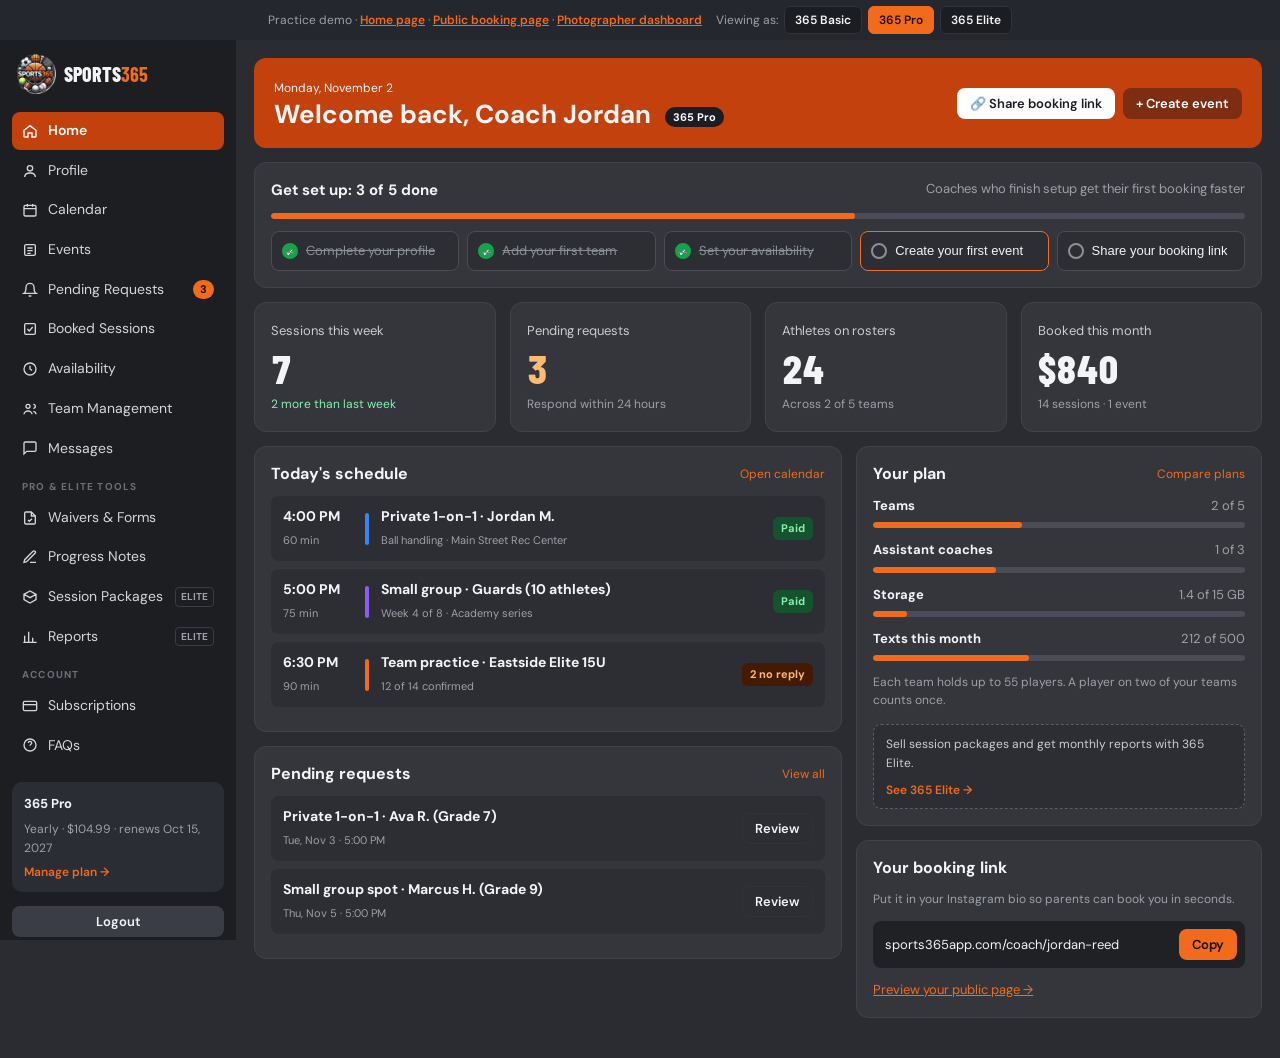
==== commit 55347371: "Coach dashboard: clickable sidebar pages for Basic, Pro and Elite" ====
--- a/Sports365 Demo with photographer/dashboard.html
+++ b/Sports365 Demo with photographer/dashboard.html
@@ -17,57 +17,101 @@
   .side .brand img { width: 40px; height: 40px; }
   .side .brand b { color: var(--accent); }
   .side nav { display: grid; gap: 2px; }
-  .side nav a { display: flex; align-items: center; gap: 10px; padding: 9px 10px; border-radius: 8px; text-decoration: none; font-size: 14px; color: #d4d6db; }
+  .side nav .grp { font-size: 10px; font-weight: 700; letter-spacing: .12em; text-transform: uppercase; color: #6b6f78; margin: 10px 0 2px 10px; }
+  .side nav a { display: flex; align-items: center; gap: 10px; padding: 8px 10px; border-radius: 8px; text-decoration: none; font-size: 14px; color: #d4d6db; }
   .side nav a:hover { background: #26292f; }
   .side nav a.on { background: var(--accent-deep); color: #fff; font-weight: 600; }
   .side nav svg { width: 16px; height: 16px; flex: none; }
   .side .count { margin-left: auto; background: var(--accent); color: var(--accent-ink); font-size: 11px; font-weight: 700; border-radius: 999px; padding: 1px 7px; }
   .side .lock { margin-left: auto; font-size: 10px; font-weight: 700; color: var(--muted); border: 1px solid #3a3d45; border-radius: 4px; padding: 1px 5px; }
-  .plan { margin-top: 18px; background: #2a2d33; border-radius: 10px; padding: 12px; font-size: 12px; display: grid; gap: 6px; }
+  .side nav a.on .lock { color: #fff; border-color: rgba(255,255,255,.4); }
+  .plan { margin-top: 14px; background: #2a2d33; border-radius: 10px; padding: 12px; font-size: 12px; display: grid; gap: 6px; }
   .plan b { display: block; font-size: 13px; }
   .plan a { color: var(--accent); font-weight: 600; }
-
-  /* Plan switch in demo bar */
+  .logout { margin-top: 10px; background: #3a3d45; color: var(--fg); }
+
   .demo-bar { display: flex; flex-wrap: wrap; gap: 8px 14px; justify-content: center; align-items: center; }
   .viewas { display: inline-flex; align-items: center; gap: 6px; }
   .viewas button { font: 600 12px var(--font-body); color: var(--fg); background: #1b1d22; border: 1px solid var(--line); border-radius: 6px; padding: 4px 10px; min-height: 28px; cursor: pointer; }
   .viewas button[aria-pressed="true"] { background: var(--accent); color: var(--accent-ink); border-color: var(--accent); }
 
-  .main { padding: 18px max(18px, env(safe-area-inset-right, 0px)) 40px 18px; display: grid; gap: 14px; align-content: start; min-width: 0; }
+  .main { padding: 18px max(18px, env(safe-area-inset-right, 0px)) 40px 18px; min-width: 0; }
+  .view { display: grid; gap: 14px; align-content: start; min-width: 0; }
+  .vhead { background: var(--accent-deep); border-radius: 12px; padding: 14px 18px; display: flex; flex-wrap: wrap; justify-content: space-between; align-items: center; gap: 12px; }
+  .vhead h1 { font: 700 22px/1.2 var(--font-body); text-transform: none; letter-spacing: 0; display: flex; align-items: center; gap: 10px; }
+  .vhead p { font-size: 13px; color: #fde3d2; margin-top: 2px; }
+  .vhead .acts { display: flex; gap: 8px; flex-wrap: wrap; }
   .welcome { background: var(--accent-deep); border-radius: 12px; padding: 18px 20px; display: flex; flex-wrap: wrap; justify-content: space-between; align-items: center; gap: 14px; }
   .welcome small { font-size: 12px; }
   .welcome h1 { font: 700 26px/1.2 var(--font-body); text-transform: none; letter-spacing: 0; }
   .welcome .acts { display: flex; gap: 8px; flex-wrap: wrap; }
   .btn-white { background: #fff; color: #1b1d22; }
   .btn-maroon { background: #7c2d12; color: #fff; }
+  .btn-red { background: #b91c1c; color: #fff; }
+  .btn-yellow { background: #ca8a04; color: #1b1d22; }
+  .btn-up { background: transparent; color: var(--accent); border: 1px solid var(--accent); justify-self: start; }
   .plan-chip { display: inline-block; margin-left: 8px; font: 700 11px var(--font-body); background: #1b1d22; color: #fff; padding: 3px 8px; border-radius: 999px; vertical-align: middle; }
 
   .panel { background: #34363c; border: 1px solid #40434a; border-radius: 12px; padding: 16px; min-width: 0; }
-  .panel-head { display: flex; justify-content: space-between; align-items: center; gap: 10px; margin-bottom: 12px; }
+  .panel-head { display: flex; justify-content: space-between; align-items: center; gap: 10px; margin-bottom: 12px; flex-wrap: wrap; }
   .panel-head h2 { font: 700 16px var(--font-body); text-transform: none; letter-spacing: 0; display: flex; align-items: center; gap: 8px; }
-  .panel-head a, .panel-head button.link { color: var(--accent); font-size: 12px; background: none; border: 0; cursor: pointer; font-family: inherit; }
+  .panel-head a, .linkbtn { color: var(--accent); font-size: 12px; background: none; border: 0; cursor: pointer; font-family: inherit; padding: 0; }
   .tier { font: 700 10px var(--font-body); letter-spacing: .06em; padding: 2px 6px; border-radius: 4px; text-transform: uppercase; }
   .tier.pro { background: #3a1d0d; color: #fdba74; }
   .tier.elite { background: #1e1b4b; color: #c4b5fd; }
-
+  .vhead .tier.pro { background: #fff; color: #9a3412; }
+  .vhead .tier.elite { background: #fff; color: #4c1d95; }
+  .sub { font-size: 12px; color: var(--muted); }
+
+  /* Tables */
+  .tbl { overflow-x: auto; }
+  .tbl table { width: 100%; min-width: 620px; border-collapse: collapse; font-size: 13px; }
+  .tbl th, .tbl td { text-align: left; padding: 10px 12px; border-bottom: 1px solid #45484f; vertical-align: middle; }
+  .tbl th { font-size: 12px; color: #c9ccd2; font-weight: 600; }
+  .tbl tr:last-child td { border-bottom: 0; }
+  .tbl td .acts { display: flex; gap: 6px; }
+  .tbl .num { font-variant-numeric: tabular-nums; }
+  .toolbar { display: flex; flex-wrap: wrap; gap: 8px; justify-content: flex-end; align-items: center; margin-bottom: 12px; }
+  .toolbar input, .toolbar select { width: auto; min-width: 200px; }
+  .toolbar .grow { margin-right: auto; }
+  .pager { display: flex; justify-content: flex-end; gap: 14px; font-size: 12px; color: var(--muted); margin-top: 10px; }
+
+  /* Tabs */
+  .tabs { display: flex; gap: 4px; border-bottom: 1px solid #45484f; margin-bottom: 14px; overflow-x: auto; }
+  .tabs button { background: none; border: 0; border-bottom: 2px solid transparent; color: #d4d6db; font: 600 14px var(--font-body); padding: 10px 12px; cursor: pointer; white-space: nowrap; }
+  .tabs button[aria-selected="true"] { color: var(--accent); border-bottom-color: var(--accent); }
+
+  /* Forms */
+  .form { display: grid; gap: 12px; }
+  .form .row3 { display: grid; grid-template-columns: repeat(3, 1fr); gap: 12px; }
+  .form .row4 { display: grid; grid-template-columns: repeat(4, 1fr); gap: 12px; }
+  .form .row2 { display: grid; grid-template-columns: repeat(2, 1fr); gap: 12px; }
+  .form h3 { font: 700 15px var(--font-body); text-transform: none; letter-spacing: 0; margin-top: 4px; }
+  .form .btns { display: flex; gap: 8px; flex-wrap: wrap; }
+  .profile-grid { display: grid; grid-template-columns: 1fr 180px; gap: 20px; align-items: start; }
+  .avatar { width: 150px; height: 150px; border-radius: 50%; background: #7c2d12; border: 4px solid #4a4d55; display: grid; place-items: center; font: 800 46px var(--font-display); color: #fde3d2; margin: 0 auto; }
+  .avatar-col { display: grid; gap: 8px; justify-items: center; text-align: center; font-size: 13px; font-weight: 600; }
+  .swatches { display: flex; gap: 8px; }
+  .swatches i { width: 34px; height: 34px; border-radius: 8px; display: block; border: 2px solid #4a4d55; }
+  .swatches i.on { border-color: #fff; }
+
+  /* Home bits */
   .setup-top { display: flex; justify-content: space-between; flex-wrap: wrap; gap: 8px; font-size: 13px; }
   .setup-top b { font-size: 15px; }
   .bar { height: 6px; background: #4a4d55; border-radius: 9px; margin: 10px 0 12px; overflow: hidden; }
-  .bar i { display: block; height: 100%; background: var(--accent); border-radius: 9px; transition: width .3s ease; }
+  .bar i { display: block; height: 100%; background: var(--accent); border-radius: 9px; }
   .tasks { display: grid; grid-template-columns: repeat(5, 1fr); gap: 8px; }
-  .task { display: flex; align-items: center; gap: 8px; padding: 9px 10px; border: 1px solid #4a4d55; border-radius: 8px; background: #2c2e33; font-size: 13px; cursor: pointer; color: var(--fg); font-family: inherit; text-align: left; }
+  .task { display: flex; align-items: center; gap: 8px; padding: 9px 10px; border: 1px solid #4a4d55; border-radius: 8px; background: #2c2e33; font-size: 13px; color: var(--fg); }
   .task .dot { width: 16px; height: 16px; border-radius: 50%; border: 2px solid #8b8f99; flex: none; display: grid; place-items: center; font-size: 10px; }
   .task.done { color: #8b8f99; text-decoration: line-through; }
   .task.done .dot { background: var(--good); border-color: var(--good); color: #fff; }
   .task.next { border-color: var(--accent); }
-
   .kpis { display: grid; grid-template-columns: repeat(4, 1fr); gap: 14px; }
   .kpi small { font-size: 13px; color: #c9ccd2; }
   .kpi b { display: block; font: 800 40px/1.1 var(--font-display); margin: 4px 0 2px; font-variant-numeric: tabular-nums; }
   .kpi .note { font-size: 12px; color: var(--muted); }
   .kpi .up { color: #86efac; }
   .kpi.warn b { color: #fdba74; }
-
   .grid2 { display: grid; grid-template-columns: 1.45fr 1fr; gap: 14px; align-items: start; }
   .col { display: grid; gap: 14px; min-width: 0; }
   .sess { display: grid; grid-template-columns: 70px 4px 1fr auto; gap: 12px; align-items: center; background: #2c2e33; border-radius: 8px; padding: 10px 12px; margin-bottom: 8px; }
@@ -75,81 +119,128 @@
   .sess .time span, .sess .what span { font-size: 11px; color: var(--muted); }
   .sess .rail { height: 32px; border-radius: 4px; }
   .sess .what { min-width: 0; } .sess .what b { display: block; font-size: 14px; }
-
-  .req { background: #2c2e33; border-radius: 8px; padding: 12px; margin-bottom: 8px; }
-  .req b { display: block; font-size: 14px; }
-  .req span { font-size: 12px; color: var(--muted); }
-  .req .row { display: grid; grid-template-columns: 1fr 1fr; gap: 8px; margin-top: 10px; }
-  .req .status { margin-top: 10px; font-size: 13px; font-weight: 600; }
-
-  .update form { display: grid; gap: 10px; }
-  .update .foot { display: flex; justify-content: space-between; align-items: center; gap: 10px; flex-wrap: wrap; }
-  .checks { display: flex; gap: 14px; font-size: 13px; flex-wrap: wrap; }
-  .checks input { width: auto; accent-color: var(--blue); }
-  .checks label { display: flex; align-items: center; gap: 5px; }
-  .checks label.off { color: var(--muted); }
-  .sub { font-size: 12px; color: var(--muted); }
-
-  .event { background: #2c2e33; border-radius: 8px; padding: 12px; }
-  .event .top { display: flex; justify-content: space-between; gap: 8px; font-size: 14px; }
-  .event .top span { font-size: 12px; color: var(--muted); }
-  .event .bar { margin: 10px 0 6px; } .event .bar i { background: var(--good); }
-
-  .link-box { border-color: var(--accent); }
-  .link-box p { font-size: 13px; color: #c9ccd2; }
-  .copy { display: flex; align-items: center; gap: 8px; background: #1f2125; border-radius: 8px; padding: 8px 8px 8px 12px; margin: 12px 0 10px; }
-  .copy code { font: 13px var(--font-body); flex: 1; min-width: 0; overflow: hidden; text-overflow: ellipsis; white-space: nowrap; }
-  .link-box a { color: var(--accent); font-size: 13px; }
-
-  /* Plan usage */
   .use { display: grid; gap: 12px; }
   .use-row .top { display: flex; justify-content: space-between; gap: 8px; font-size: 13px; }
   .use-row .top span { color: var(--muted); font-variant-numeric: tabular-nums; }
   .use-row .bar { margin: 6px 0 0; }
   .use-row.full .bar i { background: #f59e0b; }
-  .use-row.none .top span { color: #8b8f99; }
   .upsell { margin-top: 14px; background: #2c2e33; border: 1px dashed #5a5d66; border-radius: 8px; padding: 10px 12px; font-size: 12px; color: #c9ccd2; display: flex; justify-content: space-between; align-items: center; gap: 10px; flex-wrap: wrap; }
-  .upsell a { color: var(--accent); font-weight: 600; white-space: nowrap; }
-
-  .teams { display: grid; gap: 8px; }
-  .team { background: #2c2e33; border-radius: 8px; padding: 10px 12px; }
-  .team .top { display: flex; justify-content: space-between; gap: 8px; font-size: 14px; }
-  .team .top span { font-size: 12px; color: var(--muted); font-variant-numeric: tabular-nums; }
-  .team .bar { margin: 8px 0 0; height: 5px; }
-  .add-team { margin-top: 10px; }
+  .upsell a, .upsell button { color: var(--accent); font-weight: 600; white-space: nowrap; }
+  .copy { display: flex; align-items: center; gap: 8px; background: #1f2125; border-radius: 8px; padding: 8px 8px 8px 12px; margin: 12px 0 10px; }
+  .copy code { font: 13px var(--font-body); flex: 1; min-width: 0; overflow: hidden; text-overflow: ellipsis; white-space: nowrap; }
   .limit-msg { margin-top: 10px; background: #451a03; color: #fed7aa; border-radius: 8px; padding: 10px 12px; font-size: 12px; }
-  .limit-msg a { color: #fff; font-weight: 700; }
-
-  /* Feature tiles with locked states */
-  .feats { display: grid; grid-template-columns: 1fr 1fr; gap: 10px; }
-  .feat { background: #2c2e33; border-radius: 8px; padding: 12px; display: grid; gap: 6px; align-content: start; min-width: 0; }
-  .feat h3 { font: 700 14px var(--font-body); text-transform: none; letter-spacing: 0; display: flex; justify-content: space-between; gap: 8px; }
-  .feat p { font-size: 12px; color: var(--muted); }
-  .feat .big { font: 800 26px/1 var(--font-display); color: var(--fg); }
-  .feat .bar { margin: 4px 0 0; height: 5px; } .feat .bar i { background: var(--good); }
-  .feat .lck { display: grid; gap: 8px; }
-  .feat .lck p { color: #b4b7bf; }
-  .feat.locked { background: #26282d; border: 1px dashed #4a4d55; }
-  .feat.locked h3 { color: #b4b7bf; }
-  .btn-up { background: transparent; color: var(--accent); border: 1px solid var(--accent); justify-self: start; }
-  .note-row { font-size: 12px; background: #1f2125; border-radius: 6px; padding: 8px; color: #d4d6db; }
-  .note-row b { color: var(--fg); }
-
-  @media (max-width: 1100px) { .tasks { grid-template-columns: repeat(3, 1fr); } .grid2 { grid-template-columns: 1fr; } }
+  .limit-msg button { color: #fff; font-weight: 700; background: none; border: 0; text-decoration: underline; cursor: pointer; font: inherit; padding: 0; }
+
+  /* Calendar */
+  .seg { display: inline-flex; gap: 6px; flex-wrap: wrap; }
+  .seg button { font: 600 13px var(--font-body); background: #e5e7eb; color: #1b1d22; border: 0; border-radius: 6px; padding: 7px 12px; cursor: pointer; }
+  .seg button[aria-pressed="true"] { background: var(--accent); color: var(--accent-ink); }
+  .month { display: grid; grid-template-columns: repeat(7, minmax(0, 1fr)); border: 1px solid #55585f; border-radius: 8px; overflow: hidden; margin-top: 12px; }
+  .month .dh { background: #2c2e33; text-align: center; font-size: 12px; font-weight: 700; padding: 6px 0; border-bottom: 1px solid #55585f; }
+  .month .d { min-height: 92px; border-right: 1px solid #45484f; border-bottom: 1px solid #45484f; padding: 4px 5px; display: grid; align-content: start; gap: 3px; min-width: 0; }
+  .month .d:nth-child(7n) { border-right: 0; }
+  .month .d .n { font-size: 12px; text-align: right; color: #d4d6db; }
+  .month .d.out .n { color: #6b6f78; }
+  .month .d.today { background: #3a1d0d; }
+  .month .d.today .n { color: var(--accent); font-weight: 800; }
+  .ev { display: block; border-radius: 3px; padding: 2px 5px; color: #fff; font-size: 11px; white-space: nowrap; overflow: hidden; text-overflow: ellipsis; }
+  .ev.o { background: var(--accent-deep); } .ev.b { background: var(--blue); } .ev.g { background: var(--good); } .ev.v { background: var(--violet); }
+  .agenda .ag { display: grid; grid-template-columns: 110px 90px 1fr auto; gap: 12px; align-items: center; padding: 10px 12px; background: #2c2e33; border-radius: 8px; margin-bottom: 8px; font-size: 13px; }
+  .agenda .ag b.d { color: var(--accent); }
+  .week { display: grid; grid-template-columns: repeat(7, minmax(0, 1fr)); gap: 8px; margin-top: 12px; }
+  .week .wc { background: #2c2e33; border-radius: 8px; padding: 8px; min-height: 220px; display: grid; align-content: start; gap: 6px; min-width: 0; }
+  .week .wc h4 { margin: 0; font-size: 12px; text-align: center; }
+  .week .wc.today { outline: 2px solid var(--accent); }
+  .legend { display: flex; gap: 14px; flex-wrap: wrap; font-size: 12px; color: var(--muted); margin-top: 10px; }
+  .legend i { display: inline-block; width: 10px; height: 10px; border-radius: 2px; margin-right: 5px; vertical-align: -1px; }
+
+  /* Availability */
+  .slots { display: grid; grid-template-columns: 70px repeat(7, minmax(0, 1fr)); gap: 3px; font-size: 12px; text-align: center; }
+  .slots .h { font-weight: 700; padding: 6px 0; background: #2c2e33; border-radius: 4px; }
+  .slots .h.today { background: var(--accent-deep); }
+  .slots .t { color: var(--muted); text-align: right; padding: 8px 6px 0 0; }
+  .slots button { border: 0; border-radius: 4px; min-height: 34px; background: #3f4249; color: #9ca0aa; font: 600 11px var(--font-body); cursor: pointer; }
+  .slots button.open { background: var(--good); color: #fff; }
+  .slots button.bk { background: var(--accent-deep); color: #fff; cursor: default; }
+
+  /* Pills */
+  .st { font-size: 11px; font-weight: 700; padding: 3px 8px; border-radius: 999px; white-space: nowrap; display: inline-block; }
+  .st.ok { background: var(--good-soft); color: #86efac; }
+  .st.wait { background: var(--warn-soft); color: #fdba74; }
+  .st.no { background: #3f1d1d; color: #fca5a5; }
+  .st.info { background: #1e3a8a; color: #bfdbfe; }
+
+  /* Locked view */
+  .locked { background: #26282d; border: 1px dashed #5a5d66; border-radius: 12px; padding: 28px; display: grid; gap: 12px; justify-items: start; }
+  .locked h2 { font: 800 28px var(--font-display); text-transform: uppercase; }
+  .locked p { color: #c9ccd2; max-width: 60ch; }
+  .locked ul { margin: 0; padding-left: 18px; color: #c9ccd2; display: grid; gap: 6px; font-size: 14px; }
+  .ghost { opacity: .35; pointer-events: none; filter: grayscale(.4); }
+
+  /* Cards */
+  .cards { display: grid; grid-template-columns: repeat(3, 1fr); gap: 12px; }
+  .card2 { background: #2c2e33; border-radius: 10px; padding: 14px; display: grid; gap: 6px; align-content: start; min-width: 0; }
+  .card2 b { font-size: 14px; }
+  .card2 .big { font: 800 30px/1 var(--font-display); }
+  .card2 .bar { margin: 4px 0 0; height: 5px; } .card2 .bar i { background: var(--good); }
+  .card2.current { outline: 2px solid var(--accent); }
+
+  /* Messages */
+  .inbox { display: grid; grid-template-columns: 280px 1fr; gap: 14px; align-items: start; }
+  .thread { display: grid; gap: 2px; }
+  .thread button { text-align: left; background: #2c2e33; border: 0; border-radius: 8px; padding: 10px 12px; color: var(--fg); font-family: inherit; cursor: pointer; display: grid; gap: 2px; }
+  .thread button[aria-pressed="true"] { background: #3a1d0d; outline: 1px solid var(--accent); }
+  .thread button b { font-size: 13px; } .thread button span { font-size: 12px; color: var(--muted); white-space: nowrap; overflow: hidden; text-overflow: ellipsis; }
+  .bubbles { display: grid; gap: 8px; margin-bottom: 12px; }
+  .bub { max-width: 75%; background: #2c2e33; border-radius: 10px; padding: 9px 12px; font-size: 13px; }
+  .bub.me { justify-self: end; background: var(--accent-deep); }
+  .bub small { display: block; font-size: 10px; color: #c9ccd2; margin-top: 3px; }
+  .checks { display: flex; gap: 14px; font-size: 13px; flex-wrap: wrap; }
+  .checks input { width: auto; accent-color: var(--blue); }
+  .checks label { display: flex; align-items: center; gap: 5px; }
+  .checks label.off { color: var(--muted); }
+
+  /* Reports */
+  .chart { display: grid; grid-template-columns: repeat(6, 1fr); gap: 14px; align-items: end; height: 200px; padding: 10px 6px 0; border-bottom: 1px solid #55585f; }
+  .chart div { display: grid; gap: 6px; justify-items: center; align-self: end; }
+  .chart i { display: block; width: 70%; max-width: 54px; background: var(--accent); border-radius: 4px 4px 0 0; }
+  .chart i.cur { background: #fb923c; }
+  .chart span { font-size: 11px; color: #c9ccd2; font-variant-numeric: tabular-nums; }
+  .chart-x { display: grid; grid-template-columns: repeat(6, 1fr); gap: 14px; text-align: center; font-size: 12px; color: var(--muted); margin-top: 6px; }
+
+  /* Subscriptions */
+  .subgrid { display: grid; grid-template-columns: repeat(3, 1fr); gap: 14px; }
+  .subcard { background: #2c2e33; border: 1px solid #45484f; border-radius: 12px; padding: 20px; display: flex; flex-direction: column; gap: 12px; position: relative; }
+  .subcard.cur { border: 2px solid var(--accent); }
+  .subcard .tag { position: absolute; top: -11px; left: 18px; background: var(--accent); color: var(--accent-ink); font-size: 10px; font-weight: 700; padding: 3px 8px; border-radius: 4px; }
+  .subcard h3 { font-size: 26px; } .subcard h3 b { color: var(--accent); }
+  .subcard .amt { font: 800 40px/1 var(--font-display); } .subcard .amt small { font: 500 12px var(--font-body); color: var(--muted); }
+  .subcard ul { list-style: none; padding: 0; margin: 0; display: grid; gap: 6px; font-size: 13px; }
+  .subcard li::before { content: "✓ "; color: var(--good); font-weight: 700; }
+  .subcard .btn { margin-top: auto; }
+
+  /* FAQ */
+  details.fq { background: #2c2e33; border-radius: 8px; padding: 12px 14px; }
+  details.fq summary { cursor: pointer; font-weight: 600; font-size: 14px; display: flex; justify-content: space-between; gap: 10px; }
+  details.fq p { color: #c9ccd2; font-size: 13px; margin-top: 8px; }
+  .fq-list { display: grid; gap: 8px; }
+
+  @media (max-width: 1100px) { .tasks { grid-template-columns: repeat(3, 1fr); } .grid2, .inbox { grid-template-columns: 1fr; } .cards, .subgrid { grid-template-columns: 1fr 1fr; } }
   @media (max-width: 860px) {
     .app { grid-template-columns: 1fr; }
     .side { position: static; height: auto; padding: 10px max(16px, env(safe-area-inset-right, 0px)) 10px max(16px, env(safe-area-inset-left, 0px)); }
-    .side .brand { margin-bottom: 8px; }
     .side nav { display: flex; overflow-x: auto; gap: 4px; padding-bottom: 4px; }
-    .side nav a { white-space: nowrap; }
-    .plan { display: none; }
+    .side nav a { white-space: nowrap; } .side nav .grp, .plan, .logout { display: none; }
     .main { padding-left: max(16px, env(safe-area-inset-left, 0px)); padding-right: max(16px, env(safe-area-inset-right, 0px)); }
     .kpis { grid-template-columns: repeat(2, 1fr); }
+    .profile-grid { grid-template-columns: 1fr; } .avatar-col { order: -1; }
+    .form .row3, .form .row4 { grid-template-columns: 1fr 1fr; }
+    .week { grid-template-columns: repeat(2, 1fr); }
   }
   @media (max-width: 520px) {
-    .tasks, .feats { grid-template-columns: 1fr; }
-    .sess { grid-template-columns: 68px 4px 1fr; gap: 10px; }
-    .sess .pill { grid-column: 3; justify-self: start; }
+    .tasks, .cards, .subgrid, .form .row2, .form .row3, .form .row4 { grid-template-columns: 1fr; }
+    .month .d { min-height: 60px; } .month .ev { font-size: 0; height: 6px; padding: 0; }
+    .agenda .ag { grid-template-columns: 1fr; gap: 2px; }
   }
 </style>
 </head>
@@ -165,322 +256,427 @@
 <div class="app">
   <aside class="side">
     <a class="brand" href="./"><img src="assets/logo.png" alt=""><span>Sports<b>365</b></span></a>
-    <nav aria-label="Dashboard">
-      <a class="on" href="dashboard.html"><svg viewBox="0 0 24 24" fill="none" stroke="currentColor" stroke-width="2" aria-hidden="true"><path d="M3 11l9-7 9 7v9a1 1 0 0 1-1 1h-5v-6H9v6H4a1 1 0 0 1-1-1z"/></svg>Home</a>
-      <a href="#" data-soon><svg viewBox="0 0 24 24" fill="none" stroke="currentColor" stroke-width="2" aria-hidden="true"><circle cx="12" cy="8" r="4"/><path d="M4 21c0-4 4-6 8-6s8 2 8 6"/></svg>Profile</a>
-      <a href="#" data-soon><svg viewBox="0 0 24 24" fill="none" stroke="currentColor" stroke-width="2" aria-hidden="true"><rect x="3" y="5" width="18" height="16" rx="2"/><path d="M3 10h18M8 3v4M16 3v4"/></svg>Calendar</a>
-      <a href="#" data-soon><svg viewBox="0 0 24 24" fill="none" stroke="currentColor" stroke-width="2" aria-hidden="true"><rect x="4" y="4" width="16" height="16" rx="2"/><path d="M8 9h8M8 13h8M8 17h5"/></svg>Events</a>
-      <a href="#requests"><svg viewBox="0 0 24 24" fill="none" stroke="currentColor" stroke-width="2" aria-hidden="true"><path d="M6 8a6 6 0 0 1 12 0c0 7 3 9 3 9H3s3-2 3-9M10 21h4"/></svg>Pending Requests<span class="count" id="side-count">2</span></a>
-      <a href="#" data-soon><svg viewBox="0 0 24 24" fill="none" stroke="currentColor" stroke-width="2" aria-hidden="true"><rect x="4" y="4" width="16" height="16" rx="2"/><path d="M8 12l3 3 5-6"/></svg>Booked Sessions</a>
-      <a href="#" data-soon><svg viewBox="0 0 24 24" fill="none" stroke="currentColor" stroke-width="2" aria-hidden="true"><circle cx="12" cy="12" r="9"/><path d="M12 7v5l3 2"/></svg>Availability</a>
-      <a href="#teams"><svg viewBox="0 0 24 24" fill="none" stroke="currentColor" stroke-width="2" aria-hidden="true"><circle cx="9" cy="8" r="3"/><path d="M3 20c0-3 3-5 6-5s6 2 6 5M17 11a3 3 0 0 0 0-6M21 20c0-2-1.5-4-4-4.5"/></svg>Team Management</a>
-      <a href="#update"><svg viewBox="0 0 24 24" fill="none" stroke="currentColor" stroke-width="2" aria-hidden="true"><path d="M21 15a2 2 0 0 1-2 2H7l-4 4V5a2 2 0 0 1 2-2h14a2 2 0 0 1 2 2z"/></svg>Messages</a>
-      <a href="#pro-tools"><svg viewBox="0 0 24 24" fill="none" stroke="currentColor" stroke-width="2" aria-hidden="true"><path d="M14 3H6a2 2 0 0 0-2 2v14a2 2 0 0 0 2 2h12a2 2 0 0 0 2-2V9z"/><path d="M14 3v6h6M9 15l2 2 4-4"/></svg>Waivers &amp; Forms<span class="lock" data-lock="pro">PRO</span></a>
-      <a href="#pro-tools"><svg viewBox="0 0 24 24" fill="none" stroke="currentColor" stroke-width="2" aria-hidden="true"><path d="M12 20h9M16.5 3.5a2.1 2.1 0 0 1 3 3L7 19l-4 1 1-4z"/></svg>Progress Notes<span class="lock" data-lock="pro">PRO</span></a>
-      <a href="#elite-tools"><svg viewBox="0 0 24 24" fill="none" stroke="currentColor" stroke-width="2" aria-hidden="true"><path d="M21 8l-9-5-9 5 9 5zM3 8v8l9 5 9-5V8"/></svg>Session Packages<span class="lock" data-lock="elite">ELITE</span></a>
-      <a href="#elite-tools"><svg viewBox="0 0 24 24" fill="none" stroke="currentColor" stroke-width="2" aria-hidden="true"><path d="M4 20V10M10 20V4M16 20v-7M22 20H2"/></svg>Reports<span class="lock" data-lock="elite">ELITE</span></a>
-      <a href="./#pricing"><svg viewBox="0 0 24 24" fill="none" stroke="currentColor" stroke-width="2" aria-hidden="true"><rect x="2" y="5" width="20" height="14" rx="2"/><path d="M2 10h20"/></svg>Subscriptions</a>
-      <a href="#" data-soon><svg viewBox="0 0 24 24" fill="none" stroke="currentColor" stroke-width="2" aria-hidden="true"><circle cx="12" cy="12" r="9"/><path d="M9.5 9a2.5 2.5 0 0 1 5 0c0 2-2.5 2-2.5 4M12 17h.01"/></svg>FAQs</a>
-    </nav>
-    <div class="plan"><b id="plan-name">365 Pro</b><span class="muted" id="plan-renew">Yearly · renews Oct 15, 2027</span><a href="./#pricing">Compare plans →</a></div>
+    <nav aria-label="Dashboard" id="nav"></nav>
+    <div class="plan"><b id="plan-name">365 Pro</b><span class="muted" id="plan-renew"></span><button class="linkbtn" type="button" data-go="subscriptions" style="text-align:left;font-weight:600">Manage plan →</button></div>
+    <button class="btn btn-sm logout" type="button" data-toast="Demo: you'd be logged out">Logout</button>
   </aside>
-
-  <main class="main">
-    <section class="welcome">
-      <div><small>Thursday, October 15</small><h1>Welcome back, Coach Jordan <span class="plan-chip" id="plan-chip">365 Pro</span></h1></div>
-      <div class="acts">
-        <button class="btn btn-white btn-sm" type="button" id="share-top">🔗 Share booking link</button>
-        <button class="btn btn-maroon btn-sm" type="button" data-soon>+ Create</button>
-      </div>
-    </section>
-
-    <section class="panel">
-      <div class="setup-top"><b id="setup-title">Get set up: 3 of 5 done</b><span class="muted">Coaches who finish setup get their first booking faster</span></div>
-      <div class="bar"><i id="setup-bar" style="width:60%"></i></div>
-      <div class="tasks" id="tasks">
-        <button class="task done" type="button"><span class="dot">✓</span>Complete your profile</button>
-        <button class="task done" type="button"><span class="dot">✓</span>Add your first team</button>
-        <button class="task done" type="button"><span class="dot">✓</span>Set your availability</button>
-        <button class="task next" type="button"><span class="dot"></span>Create your first event</button>
-        <button class="task" type="button"><span class="dot"></span>Share your booking link</button>
-      </div>
-    </section>
-
-    <section class="kpis">
-      <div class="panel kpi"><small>Sessions this week</small><b>7</b><span class="note up">2 more than last week</span></div>
-      <div class="panel kpi warn"><small>Pending requests</small><b id="kpi-pending">2</b><span class="note">Respond within 24 hours</span></div>
-      <div class="panel kpi"><small>Athletes on rosters</small><b id="kpi-athletes">24</b><span class="note" id="kpi-teams">Across 2 of 5 teams</span></div>
-      <div class="panel kpi"><small>Booked this month</small><b>$840</b><span class="note">14 sessions · 1 event</span></div>
-    </section>
-
-    <div class="grid2">
-      <div class="col">
-        <section class="panel">
-          <div class="panel-head"><h2>Today's schedule</h2><a href="#" data-soon>Open calendar</a></div>
-          <div class="sess"><div class="time"><b>4:00 PM</b><span>60 min</span></div><i class="rail" style="background:var(--blue)"></i><div class="what"><b>Private 1-on-1 · Jordan M.</b><span id="pkg-line">Ball handling · Main Street Rec Center</span></div><span class="pill pill-good">Paid</span></div>
-          <div class="sess"><div class="time"><b>5:00 PM</b><span>75 min</span></div><i class="rail" style="background:var(--violet)"></i><div class="what"><b>Small group · Guards (10 athletes)</b><span>Week 4 of 8 · Academy series</span></div><span class="pill pill-good">Paid</span></div>
-          <div class="sess"><div class="time"><b>6:30 PM</b><span>90 min</span></div><i class="rail" style="background:var(--accent)"></i><div class="what"><b>Team practice · Eastside Elite 15U</b><span>12 of 14 confirmed</span></div><span class="pill pill-warn">2 no reply</span></div>
-        </section>
-
-        <section class="panel" id="pro-tools">
-          <div class="panel-head"><h2>Waivers, forms &amp; player notes <span class="tier pro">Pro</span></h2></div>
-          <div class="feats">
-            <div class="feat" data-need="pro">
-              <h3>Waivers &amp; forms</h3>
-              <div class="unl">
-                <div class="big">12 / 14</div>
-                <p>Eastside Elite 15U signed the liability waiver</p>
-                <div class="bar"><i style="width:86%"></i></div>
-                <button class="btn btn-ghost btn-sm" type="button" data-toast="Demo: reminder sent to the 2 families who haven't signed" style="margin-top:8px">Remind 2 families</button>
-              </div>
-              <div class="lck"><p>Collect signed waivers and medical forms before the first practice.</p><a class="btn btn-up btn-sm" href="./#pricing">Upgrade to 365 Pro</a></div>
-            </div>
-            <div class="feat" data-need="pro">
-              <h3>Progress notes</h3>
-              <div class="unl">
-                <div class="note-row"><b>Jordan M.</b> · Oct 13<br>Left-hand finishes up to 7 of 10. Next: off-hand floaters.</div>
-                <p style="margin-top:6px">Parents see notes in their free account</p>
-                <button class="btn btn-ghost btn-sm" type="button" data-toast="Demo: a new note would open here" style="margin-top:4px">+ Add a note</button>
-              </div>
-              <div class="lck"><p>Track each athlete's skills and share progress with parents.</p><a class="btn btn-up btn-sm" href="./#pricing">Upgrade to 365 Pro</a></div>
-            </div>
-            <div class="feat" data-need="pro" style="grid-column:1/-1">
-              <h3>Automated reminders</h3>
-              <div class="unl"><p>Families get a text and email 24 hours before every session and practice. <span id="txt-use">212 of 500 texts used this month.</span></p></div>
-              <div class="lck"><p>Stop sending reminder texts by hand. Sports365 sends them for you.</p><a class="btn btn-up btn-sm" href="./#pricing">Upgrade to 365 Pro</a></div>
-            </div>
-          </div>
-        </section>
-
-        <section class="panel" id="elite-tools">
-          <div class="panel-head"><h2>Packages &amp; reports <span class="tier elite">Elite</span></h2></div>
-          <div class="feats">
-            <div class="feat" data-need="elite">
-              <h3>Session packages</h3>
-              <div class="unl">
-                <div class="big">4 active</div>
-                <p>10-session packs · $500 each</p>
-                <div class="note-row" style="margin-top:6px"><b>Jordan M.</b> · 6 of 10 sessions left</div>
-              </div>
-              <div class="lck"><p>Sell 5- and 10-session packs. Parents pay once, and sessions count down automatically.</p><a class="btn btn-up btn-sm" href="./#pricing">Upgrade to 365 Elite</a></div>
-            </div>
-            <div class="feat" data-need="elite">
-              <h3>October report</h3>
-              <div class="unl">
-                <div class="big">$840</div>
-                <p>Revenue · up 18% from September</p>
-                <p>Attendance 92% · 3 athletes haven't booked in 30 days</p>
-              </div>
-              <div class="lck"><p>See revenue, attendance and which athletes are slipping away.</p><a class="btn btn-up btn-sm" href="./#pricing">Upgrade to 365 Elite</a></div>
-            </div>
-            <div class="feat" data-need="elite" style="grid-column:1/-1">
-              <h3>Your branding</h3>
-              <div class="unl"><p>Your logo and colors appear on your booking page. <a href="book.html" style="color:var(--accent)">See it →</a></p></div>
-              <div class="lck"><p>Put your own logo and colors on your booking page.</p><a class="btn btn-up btn-sm" href="./#pricing">Upgrade to 365 Elite</a></div>
-            </div>
-          </div>
-        </section>
-
-        <section class="panel update" id="update">
-          <div class="panel-head"><h2>Send an update</h2></div>
-          <form id="update-form">
-            <label class="field">Send to
-              <select id="u-to"><option value="14">Eastside Elite 15U · 14 families</option><option value="10">Guards small group · 10 families</option><option value="24">All my families · 24 families</option></select>
-            </label>
-            <label class="field">Message<textarea id="u-msg">Practice tonight moves to 7:00 PM at the East gym. Bring white and black jerseys.</textarea></label>
-            <div class="foot">
-              <div class="checks"><label><input type="checkbox" id="u-push" checked>Push</label><label><input type="checkbox" id="u-email" checked>Email</label><label id="u-text-l"><input type="checkbox" id="u-text" checked>Text</label></div>
-              <button class="btn btn-primary" type="submit" id="u-send">Send to 14 families</button>
-            </div>
-            <p class="sub" id="u-text-note">Texts count toward your 500 a month on 365 Pro.</p>
-          </form>
-        </section>
-      </div>
-
-      <div class="col">
-        <section class="panel">
-          <div class="panel-head"><h2>Your plan</h2><a href="./#pricing" id="plan-link">Compare plans</a></div>
-          <div class="use" id="usage"></div>
-          <div class="upsell" id="upsell"></div>
-        </section>
-
-        <section class="panel" id="teams">
-          <div class="panel-head"><h2>Your teams</h2><span class="sub" id="teams-count">2 of 5</span></div>
-          <div class="teams" id="team-list"></div>
-          <button class="btn btn-ghost btn-sm btn-block add-team" type="button" id="add-team">+ Add a team</button>
-          <div class="limit-msg" id="limit-msg" hidden></div>
-        </section>
-
-        <section class="panel" id="requests">
-          <div class="panel-head"><h2>Pending requests</h2><a href="#" data-soon>View all</a></div>
-          <div class="req"><b>Private 1-on-1 · Ava R. (Grade 7)</b><span>Tue, Oct 20 · 5:00 PM · requested by parent</span><div class="row"><button class="btn btn-good btn-sm" type="button" data-act="accept">Accept</button><button class="btn btn-mute btn-sm" type="button" data-act="decline">Decline</button></div></div>
-          <div class="req"><b>Small group spot · Marcus H. (Grade 9)</b><span>Thu, Oct 22 · 5:00 PM · 1 spot left</span><div class="row"><button class="btn btn-good btn-sm" type="button" data-act="accept">Accept</button><button class="btn btn-mute btn-sm" type="button" data-act="decline">Decline</button></div></div>
-        </section>
-
-        <section class="panel">
-          <div class="panel-head"><h2>Upcoming events</h2><a href="#" data-soon>Manage</a></div>
-          <div class="event"><div class="top"><b>Fall Shooting Clinic</b><span>Sat, Oct 24</span></div><div class="bar"><i style="width:73%"></i></div><span class="fine">22 of 30 spots filled · $40 each</span></div>
-        </section>
-
-        <section class="panel link-box">
-          <div class="panel-head" style="margin-bottom:6px"><h2>Your booking link</h2></div>
-          <p>Put it in your Instagram bio so parents can book you in seconds.</p>
-          <div class="copy"><code id="book-url">sports365app.com/coach/jordan-reed</code><button class="btn btn-primary btn-sm" type="button" id="copy-btn">Copy</button></div>
-          <a href="book.html">Preview your public page →</a>
-        </section>
-      </div>
-    </div>
-  </main>
+  <main class="main" id="main"></main>
 </div>
 
 <div class="toast" id="toast" hidden></div>
 <script>
-  const toast = document.getElementById('toast');
-  let tm;
-  function show(msg) { toast.textContent = msg; toast.hidden = false; clearTimeout(tm); tm = setTimeout(() => { toast.hidden = true; }, 2600); }
-  document.querySelectorAll('[data-soon]').forEach(el => el.addEventListener('click', e => { e.preventDefault(); show('That page isn\'t built in this demo yet'); }));
-  document.querySelectorAll('[data-toast]').forEach(el => el.addEventListener('click', () => show(el.dataset.toast)));
-
-  // ---- Plans ----
-  const PLANS = {
-    basic: { name: '365 Basic', rank: 0, teams: 2, asst: 1, storage: 2, texts: 0, renew: 'Yearly · $64.99 · renews Oct 15, 2027' },
-    pro:   { name: '365 Pro',   rank: 1, teams: 5, asst: 3, storage: 15, texts: 500, renew: 'Yearly · $104.99 · renews Oct 15, 2027' },
-    elite: { name: '365 Elite', rank: 2, teams: 10, asst: 6, storage: 50, texts: 2000, renew: 'Yearly · $159.99 · renews Oct 15, 2027' }
+/* ---------------- Basics ---------------- */
+const $ = s => document.querySelector(s);
+const toastEl = $('#toast'); let tm;
+function show(msg) { toastEl.textContent = msg; toastEl.hidden = false; clearTimeout(tm); tm = setTimeout(() => { toastEl.hidden = true; }, 2600); }
+const esc = s => String(s).replace(/[&<>"]/g, c => ({ '&': '&amp;', '<': '&lt;', '>': '&gt;', '"': '&quot;' }[c]));
+
+const PLANS = {
+  basic: { name: '365 Basic', rank: 0, teams: 2, asst: 1, storage: 2, texts: 0, price: { m: '$7.99', q: '$19.99', y: '$64.99' } },
+  pro:   { name: '365 Pro',   rank: 1, teams: 5, asst: 3, storage: 15, texts: 500, price: { m: '$12.99', q: '$32.99', y: '$104.99' } },
+  elite: { name: '365 Elite', rank: 2, teams: 10, asst: 6, storage: 50, texts: 2000, price: { m: '$19.99', q: '$49.99', y: '$159.99' } }
+};
+const ROSTER_MAX = 55;
+let plan = 'pro';
+try { const s = localStorage.getItem('s365-plan'); if (PLANS[s]) plan = s; } catch (e) {}
+const has = need => PLANS[plan].rank >= PLANS[need].rank;
+const P = () => PLANS[plan];
+
+/* ---------------- Demo data ---------------- */
+const teams = [
+  { id: 't1', name: 'Eastside Elite 15U Boys', sport: 'Basketball', desc: '2026–2027 travel roster' },
+  { id: 't2', name: 'Guards Small Group', sport: 'Basketball', desc: 'Tue/Thu skills group' }
+];
+const roster = {
+  t1: [
+    ['Marcus Hill', 'mhill.parent@email.com', '#3 · PG', 'player', 'Accepted'],
+    ['Andre Lewis', 'alewis.family@email.com', '#11 · SG', 'player', 'Accepted'],
+    ['Chris Ortiz', 'ortiz.home@email.com', '#24 · SF', 'player', 'Pending'],
+    ['Jalen Brooks', 'brooksfam@email.com', '#5 · PG', 'player', 'Accepted'],
+    ['Devin Carter', 'dcarter.mom@email.com', '#33 · C', 'player', 'Accepted'],
+    ['Coach Taylor', 'coach.taylor@email.com', 'Assistant Coach', 'co-coach', 'Accepted']
+  ],
+  t2: [
+    ['Jordan Miles', 'miles.parent@email.com', 'Guard', 'player', 'Accepted'],
+    ['Ava Ramirez', 'ramirez.fam@email.com', 'Guard', 'player', 'Accepted'],
+    ['Marcus Hill', 'mhill.parent@email.com', 'Guard', 'player', 'Accepted']
+  ]
+};
+const rosterCount = { t1: 14, t2: 10 };
+let events = [
+  { name: 'Fall Shooting Clinic', date: 'Sat, Nov 7', time: '9:00 AM', place: 'Main Street Rec Center', price: '$40', spots: '22 / 30', pay: 'Both', ages: 'Grades 5–8' },
+  { name: 'Holiday Guard Camp', date: 'Mon, Dec 28', time: '10:00 AM', place: 'East Gym', price: '$120', spots: '9 / 24', pay: 'Card', ages: 'Grades 6–9' },
+  { name: 'Parent Night: Recruiting 101', date: 'Thu, Nov 19', time: '7:00 PM', place: 'Online (Zoom)', price: 'Free', spots: '31 / 50', pay: '—', ages: 'All' }
+];
+let requests = [
+  { who: 'Ava R. (Grade 7)', parent: 'Maria Ramirez', type: 'Private 1-on-1', when: 'Tue, Nov 3 · 5:00 PM', price: '$60', state: 'new' },
+  { who: 'Marcus H. (Grade 9)', parent: 'Tanya Hill', type: 'Small group spot', when: 'Thu, Nov 5 · 5:00 PM', price: '$30', state: 'new' },
+  { who: 'Liam P. (Grade 6)', parent: 'Sean Patel', type: 'Private 1-on-1', when: 'Sat, Nov 7 · 4:00 PM', price: '$60', state: 'new' }
+];
+const booked = [
+  ['Jordan M.', 'Private 1-on-1', 'Mon, Nov 2 · 4:00 PM', 'Main Street Rec', '$60', 'Paid · card', 'pkg'],
+  ['Guards group (10)', 'Small group', 'Mon, Nov 2 · 5:00 PM', 'Main Street Rec', '$300', 'Paid', ''],
+  ['Ava R.', 'Private 1-on-1', 'Wed, Nov 4 · 5:00 PM', 'Main Street Rec', '$60', 'Pay after session', ''],
+  ['Jalen B.', 'Private 1-on-1', 'Fri, Nov 6 · 4:00 PM', 'East Gym', '$60', 'Paid · Cash App', 'pkg'],
+  ['Devin C.', 'Shooting form', 'Sat, Nov 7 · 1:00 PM', 'East Gym', '$60', 'Paid · Zelle', '']
+];
+let faqs = [
+  ['What should my athlete bring?', 'A basketball, water and court shoes. Wear clothes you can move in.'],
+  ['What is your cancellation policy?', 'Cancel or reschedule up to 24 hours before a session at no charge.'],
+  ['Do you train beginners?', 'Yes. Sessions are built around each athlete, from first-timers to varsity players.']
+];
+
+/* Calendar: November 2026, Nov 1 is a Sunday. Today = Mon Nov 2 */
+const CAL = {
+  2: [['o', '6p Practice'], ['b', '4p 1-on-1']], 3: [['b', '5p 1-on-1']], 4: [['o', '6p Practice'], ['b', '5p 1-on-1']], 5: [['v', '5p Small grp']],
+  6: [['b', '4p 1-on-1']], 7: [['v', '9a Clinic'], ['g', '1p Game']], 9: [['o', '6p Practice']], 10: [['b', '5p 1-on-1']], 11: [['o', '6p Practice']],
+  12: [['v', '5p Small grp']], 14: [['g', '10a Game']], 16: [['o', '6p Practice']], 18: [['o', '6p Practice']], 19: [['v', '7p Parent night']],
+  21: [['g', '11a Tournament']], 22: [['g', '9a Tournament']], 23: [['o', '6p Practice']], 30: [['o', '6p Practice']]
+};
+const CAL_NAMES = { o: 'Team practice · Eastside Elite 15U', b: 'Private 1-on-1', v: 'Small group / event', g: 'Game · Eastside Elite 15U' };
+
+/* ---------------- Navigation ---------------- */
+const IC = {
+  home: '<path d="M3 11l9-7 9 7v9a1 1 0 0 1-1 1h-5v-6H9v6H4a1 1 0 0 1-1-1z"/>',
+  profile: '<circle cx="12" cy="8" r="4"/><path d="M4 21c0-4 4-6 8-6s8 2 8 6"/>',
+  calendar: '<rect x="3" y="5" width="18" height="16" rx="2"/><path d="M3 10h18M8 3v4M16 3v4"/>',
+  events: '<rect x="4" y="4" width="16" height="16" rx="2"/><path d="M8 9h8M8 13h8M8 17h5"/>',
+  requests: '<path d="M6 8a6 6 0 0 1 12 0c0 7 3 9 3 9H3s3-2 3-9M10 21h4"/>',
+  booked: '<rect x="4" y="4" width="16" height="16" rx="2"/><path d="M8 12l3 3 5-6"/>',
+  availability: '<circle cx="12" cy="12" r="9"/><path d="M12 7v5l3 2"/>',
+  teams: '<circle cx="9" cy="8" r="3"/><path d="M3 20c0-3 3-5 6-5s6 2 6 5M17 11a3 3 0 0 0 0-6M21 20c0-2-1.5-4-4-4.5"/>',
+  messages: '<path d="M21 15a2 2 0 0 1-2 2H7l-4 4V5a2 2 0 0 1 2-2h14a2 2 0 0 1 2 2z"/>',
+  waivers: '<path d="M14 3H6a2 2 0 0 0-2 2v14a2 2 0 0 0 2 2h12a2 2 0 0 0 2-2V9z"/><path d="M14 3v6h6M9 15l2 2 4-4"/>',
+  notes: '<path d="M12 20h9M16.5 3.5a2.1 2.1 0 0 1 3 3L7 19l-4 1 1-4z"/>',
+  packages: '<path d="M21 8l-9-5-9 5 9 5zM3 8v8l9 5 9-5V8"/>',
+  reports: '<path d="M4 20V10M10 20V4M16 20v-7M22 20H2"/>',
+  subscriptions: '<rect x="2" y="5" width="20" height="14" rx="2"/><path d="M2 10h20"/>',
+  faqs: '<circle cx="12" cy="12" r="9"/><path d="M9.5 9a2.5 2.5 0 0 1 5 0c0 2-2.5 2-2.5 4M12 17h.01"/>'
+};
+const NAV = [
+  ['home', 'Home'], ['profile', 'Profile'], ['calendar', 'Calendar'], ['events', 'Events'], ['requests', 'Pending Requests'],
+  ['booked', 'Booked Sessions'], ['availability', 'Availability'], ['teams', 'Team Management'], ['messages', 'Messages'],
+  ['grp', 'Pro & Elite tools'], ['waivers', 'Waivers & Forms', 'pro'], ['notes', 'Progress Notes', 'pro'], ['packages', 'Session Packages', 'elite'], ['reports', 'Reports', 'elite'],
+  ['grp', 'Account'], ['subscriptions', 'Subscriptions'], ['faqs', 'FAQs']
+];
+let view = 'home';
+const VIEWS = NAV.filter(n => n[0] !== 'grp').map(n => n[0]);
+
+function renderNav() {
+  const pending = requests.filter(r => r.state === 'new').length;
+  $('#nav').innerHTML = NAV.map(([id, label, need]) => {
+    if (id === 'grp') return `<span class="grp">${label}</span>`;
+    const extra = id === 'requests' && pending ? `<span class="count">${pending}</span>`
+      : need && !has(need) ? `<span class="lock">${need.toUpperCase()}</span>` : '';
+    return `<a href="#${id}" data-go="${id}" class="${view === id ? 'on' : ''}"${view === id ? ' aria-current="page"' : ''}><svg viewBox="0 0 24 24" fill="none" stroke="currentColor" stroke-width="2" aria-hidden="true">${IC[id]}</svg>${label}${extra}</a>`;
+  }).join('');
+}
+
+function head(title, sub, acts = '', tier = '') {
+  const t = tier ? ` <span class="tier ${tier}">${tier}</span>` : '';
+  return `<section class="vhead"><div><h1>${title}${t}</h1>${sub ? `<p>${sub}</p>` : ''}</div>${acts ? `<div class="acts">${acts}</div>` : ''}</section>`;
+}
+function lockedView(title, need, desc, bullets, preview) {
+  const name = PLANS[need].name;
+  return head(title, '', '', need) + `<section class="locked"><span class="tier ${need}">Included with ${name}${need === 'pro' ? ' and Elite' : ''}</span><h2>${title}</h2><p>${desc}</p><ul>${bullets.map(b => `<li>${b}</li>`).join('')}</ul><button class="btn btn-primary" type="button" data-go="subscriptions">Upgrade to ${name}</button></section>` + (preview ? `<div class="ghost" aria-hidden="true">${preview}</div>` : '');
+}
+
+/* ---------------- Views ---------------- */
+const V = {};
+
+V.home = () => {
+  const p = P(), pending = requests.filter(r => r.state === 'new').length, atLimit = teams.length >= p.teams;
+  const athletes = teams.reduce((s, t) => s + (rosterCount[t.id] || 0), 0);
+  const nextUp = plan === 'basic' ? ['Need more teams, reminders or waivers? 365 Pro adds them for $12.99/mo.', 'See 365 Pro →']
+    : plan === 'pro' ? ['Sell session packages and get monthly reports with 365 Elite.', 'See 365 Elite →'] : ['Running more than 10 teams? 365 Organization is coming soon.', 'Join the waitlist →'];
+  return `<section class="welcome"><div><small>Monday, November 2</small><h1>Welcome back, Coach Jordan <span class="plan-chip">${p.name}</span></h1></div>
+    <div class="acts"><button class="btn btn-white btn-sm" type="button" data-copy>🔗 Share booking link</button><button class="btn btn-maroon btn-sm" type="button" data-go="events">+ Create event</button></div></section>
+  <section class="panel"><div class="setup-top"><b>Get set up: 3 of 5 done</b><span class="muted">Coaches who finish setup get their first booking faster</span></div><div class="bar"><i style="width:60%"></i></div>
+    <div class="tasks"><span class="task done"><span class="dot">✓</span>Complete your profile</span><span class="task done"><span class="dot">✓</span>Add your first team</span><span class="task done"><span class="dot">✓</span>Set your availability</span><button class="task next" type="button" data-go="events"><span class="dot"></span>Create your first event</button><button class="task" type="button" data-copy><span class="dot"></span>Share your booking link</button></div></section>
+  <section class="kpis">
+    <div class="panel kpi"><small>Sessions this week</small><b>7</b><span class="note up">2 more than last week</span></div>
+    <div class="panel kpi warn"><small>Pending requests</small><b>${pending}</b><span class="note">Respond within 24 hours</span></div>
+    <div class="panel kpi"><small>Athletes on rosters</small><b>${athletes}</b><span class="note">Across ${teams.length} of ${p.teams} teams</span></div>
+    <div class="panel kpi"><small>Booked this month</small><b>$840</b><span class="note">14 sessions · 1 event</span></div></section>
+  <div class="grid2"><div class="col">
+    <section class="panel"><div class="panel-head"><h2>Today's schedule</h2><button class="linkbtn" type="button" data-go="calendar">Open calendar</button></div>
+      <div class="sess"><div class="time"><b>4:00 PM</b><span>60 min</span></div><i class="rail" style="background:var(--blue)"></i><div class="what"><b>Private 1-on-1 · Jordan M.</b><span>${plan === 'elite' ? 'Ball handling · 10-session pack, 6 left' : 'Ball handling · Main Street Rec Center'}</span></div><span class="pill pill-good">Paid</span></div>
+      <div class="sess"><div class="time"><b>5:00 PM</b><span>75 min</span></div><i class="rail" style="background:var(--violet)"></i><div class="what"><b>Small group · Guards (10 athletes)</b><span>Week 4 of 8 · Academy series</span></div><span class="pill pill-good">Paid</span></div>
+      <div class="sess"><div class="time"><b>6:30 PM</b><span>90 min</span></div><i class="rail" style="background:var(--accent)"></i><div class="what"><b>Team practice · Eastside Elite 15U</b><span>12 of 14 confirmed</span></div><span class="pill pill-warn">2 no reply</span></div></section>
+    <section class="panel"><div class="panel-head"><h2>Pending requests</h2><button class="linkbtn" type="button" data-go="requests">View all</button></div>
+      ${requests.filter(r => r.state === 'new').slice(0, 2).map(r => `<div class="sess" style="grid-template-columns:1fr auto"><div class="what"><b>${r.type} · ${r.who}</b><span>${r.when}</span></div><button class="btn btn-ghost btn-sm" type="button" data-go="requests">Review</button></div>`).join('') || '<p class="sub">You\'re all caught up.</p>'}</section>
+  </div><div class="col">
+    <section class="panel"><div class="panel-head"><h2>Your plan</h2><button class="linkbtn" type="button" data-go="subscriptions">Compare plans</button></div>
+      <div class="use">${useRow('Teams', teams.length, p.teams, `${teams.length} of ${p.teams}`)}${useRow('Assistant coaches', 1, p.asst, `1 of ${p.asst}`)}${useRow('Storage', 1.4, p.storage, `1.4 of ${p.storage} GB`)}${p.texts ? useRow('Texts this month', 212, p.texts, `212 of ${p.texts.toLocaleString()}`) : '<div class="use-row"><div class="top"><b>Texts this month</b><span>Not included</span></div><div class="bar"><i style="width:0"></i></div></div>'}<p class="sub">Each team holds up to ${ROSTER_MAX} players. A player on two of your teams counts once.</p></div>
+      <div class="upsell"><span>${nextUp[0]}</span><button class="linkbtn" type="button" data-go="subscriptions">${nextUp[1]}</button></div></section>
+    <section class="panel"><div class="panel-head"><h2>Your booking link</h2></div><p class="sub">Put it in your Instagram bio so parents can book you in seconds.</p>
+      <div class="copy"><code>sports365app.com/coach/jordan-reed</code><button class="btn btn-primary btn-sm" type="button" data-copy>Copy</button></div><a href="book.html" style="color:var(--accent);font-size:13px">Preview your public page →</a></section>
+  </div></div>`;
+};
+function useRow(label, used, max, txt) { return `<div class="use-row${used >= max ? ' full' : ''}"><div class="top"><b>${label}</b><span>${txt}</span></div><div class="bar"><i style="width:${Math.min(100, Math.round(used / max * 100))}%"></i></div></div>`; }
+
+V.profile = () => head('Profile', 'This is what families see on your public booking page.', '<a class="btn btn-white btn-sm" href="book.html">Preview public page</a>') +
+  `<section class="panel"><form class="form" id="profile-form"><div class="profile-grid"><div class="form">
+    <label class="field">Name<input id="pf-name" value="Coach Jordan Reed"></label>
+    <label class="field">Email<input id="pf-email" type="email" value="coach.jordan@email.com"></label>
+    <label class="field">Phone number<input id="pf-phone" type="tel" value="+1 (555) 555-0142"></label>
+    <label class="field">Bio<textarea id="pf-bio" rows="3">Basketball skills trainer · Head coach, Eastside Elite 15U
+Ball handling, finishing and shooting for grades 4–12.</textarea></label>
+    <div class="row3"><label class="field">City<input id="pf-city" value="Your city"></label><label class="field">State<input id="pf-state" value="NJ"></label><label class="field">Zip code<input id="pf-zip" value="07000"></label></div>
+    <label class="field">Specialization<input id="pf-spec" value="Basketball"></label>
+    <h3>Social links (optional)</h3>
+    <div class="row4"><label class="field">Facebook<input id="pf-fb" placeholder="Facebook"></label><label class="field">YouTube<input id="pf-yt" value="youtube.com/@coachjordan"></label><label class="field">Instagram<input id="pf-ig" value="instagram.com/coachjordan"></label><label class="field">TikTok<input id="pf-tt" value="tiktok.com/@coachjordan"></label></div>
+  </div><div class="avatar-col"><div class="avatar" aria-hidden="true">JR</div><button class="linkbtn" type="button" data-toast="Demo: pick a new profile photo">Change profile picture</button><span class="sub">Shown on your booking page</span></div></div>
+  <div class="btns"><button class="btn btn-primary" type="submit">Update profile</button><button class="btn btn-yellow" type="button" data-toast="Demo: a change password form would open">Change password</button><button class="btn btn-red" type="button" data-toast="Demo: you'd be asked to confirm before anything is deleted">Delete profile</button></div></form></section>
+  <section class="panel">${has('elite') ? `<div class="panel-head"><h2>Your branding <span class="tier elite">Elite</span></h2><a href="book.html" style="color:var(--accent);font-size:12px">See it on your booking page →</a></div>
+    <div class="form"><div class="row2"><label class="field">Business name on your page<input id="pf-biz" value="JR Hoops"></label><div class="field">Brand color<div class="swatches"><i class="on" style="background:#1e3a8a"></i><i style="background:#c2410c"></i><i style="background:#166534"></i><i style="background:#111827"></i></div></div></div>
+    <div class="btns"><button class="btn btn-ghost btn-sm" type="button" data-toast="Demo: upload your logo">Upload logo</button></div></div>`
+    : `<div class="panel-head"><h2>Your branding <span class="tier elite">Elite</span></h2></div><p class="sub" style="margin-bottom:10px">Put your own logo, business name and colors on your booking page.</p><button class="btn btn-up btn-sm" type="button" data-go="subscriptions">Upgrade to 365 Elite</button>`}</section>`;
+
+let calMode = 'month';
+V.calendar = () => {
+  const acts = '<button class="btn btn-white btn-sm" type="button" data-toast="Demo: connects your Google Calendar">Sync with Google Calendar</button>';
+  const seg = `<div class="seg" role="group" aria-label="Calendar view">${[['week', 'Week'], ['month', 'Month'], ['year', 'Year'], ['agenda', 'Sports Agenda']].map(([k, l]) => `<button type="button" data-cal="${k}" aria-pressed="${calMode === k}">${l}</button>`).join('')}</div>`;
+  let body = '';
+  if (calMode === 'month' || calMode === 'year') {
+    let cells = ['Mon', 'Tue', 'Wed', 'Thu', 'Fri', 'Sat', 'Sun'].map(d => `<div class="dh">${d}</div>`).join('');
+    const days = [26, 27, 28, 29, 30, 31].map(n => ({ n, out: true })).concat(Array.from({ length: 30 }, (_, i) => ({ n: i + 1 }))).concat([1, 2, 3, 4, 5, 6].map(n => ({ n, out: true })));
+    cells += days.map(d => `<div class="d${d.out ? ' out' : ''}${!d.out && d.n === 2 ? ' today' : ''}"><span class="n">${String(d.n).padStart(2, '0')}</span>${!d.out && CAL[d.n] ? CAL[d.n].map(([c, t]) => `<span class="ev ${c}">${t}</span>`).join('') : ''}</div>`).join('');
+    body = `<div class="panel-head" style="margin:12px 0 0"><h2>November 2026</h2><span class="sub">${calMode === 'year' ? 'Year view shows all 12 months in the real app. This demo shows November.' : 'Tap a day to see details'}</span></div><div class="month">${cells}</div>`;
+  } else if (calMode === 'week') {
+    const wk = [['Sun', 1], ['Mon', 2], ['Tue', 3], ['Wed', 4], ['Thu', 5], ['Fri', 6], ['Sat', 7]];
+    body = `<div class="panel-head" style="margin:12px 0 0"><h2>November 1 – 7</h2></div><div class="week">${wk.map(([d, n]) => `<div class="wc${n === 2 ? ' today' : ''}"><h4>${d} ${n}</h4>${(CAL[n] || []).map(([c, t]) => `<span class="ev ${c}">${t}</span>`).join('') || '<span class="sub" style="text-align:center">Open</span>'}</div>`).join('')}</div>`;
+  } else {
+    const rows = Object.keys(CAL).map(Number).filter(n => n >= 2 && n <= 14).flatMap(n => CAL[n].map(([c, t]) => {
+      const [time, ...rest] = t.split(' ');
+      const dow = ['Sun', 'Mon', 'Tue', 'Wed', 'Thu', 'Fri', 'Sat'][(n - 1) % 7];
+      return `<div class="ag"><b class="d">${dow}, Nov ${n}</b><span>${time.replace('p', ':00 PM').replace('a', ':00 AM')}</span><span>${rest.join(' ')} · ${CAL_NAMES[c].split(' · ')[1] || CAL_NAMES[c]}</span><span class="ev ${c}" style="justify-self:end">${CAL_NAMES[c].split(' · ')[0]}</span></div>`;
+    }));
+    body = `<div class="panel-head" style="margin:12px 0 0"><h2>Next two weeks</h2></div><div class="agenda">${rows.join('')}</div>`;
+  }
+  return head('Calendar', 'Practices, games, sessions and events in one place.', acts) + `<section class="panel">${seg}${body}<div class="legend"><span><i style="background:var(--accent-deep)"></i>Team practice</span><span><i style="background:var(--blue)"></i>Private session</span><span><i style="background:var(--violet)"></i>Group / event</span><span><i style="background:var(--good)"></i>Game</span></div></section>`;
+};
+
+let showEventForm = false, eventQuery = '';
+V.events = () => {
+  const list = events.filter(e => e.name.toLowerCase().includes(eventQuery.toLowerCase()));
+  return head('Events', 'Camps, clinics and parent nights families can register for.') + (showEventForm ? `<section class="panel"><div class="panel-head"><h2>Create new event</h2><button class="linkbtn" type="button" id="ev-cancel">Cancel</button></div>
+    <form class="form" id="ev-form"><label class="field">Event title *<input id="ev-name" required placeholder="e.g. Winter Ball Handling Clinic"></label>
+    <div class="row3"><label class="field">Event date *<input id="ev-date" required placeholder="Sat, Dec 12"></label><label class="field">Event time *<input id="ev-time" required placeholder="9:00 AM"></label><label class="field">Event price *<input id="ev-price" required placeholder="$40"></label></div>
+    <div class="row3"><label class="field">Event place *<input id="ev-place" required placeholder="Gym name"></label><label class="field">Spot limit<input id="ev-spots" placeholder="30"></label><label class="field">Payment<select id="ev-pay"><option>Both</option><option>Card</option><option>Cash</option></select></label></div>
+    <div class="row2"><label class="field">Age restriction<input id="ev-ages" placeholder="Grades 5–8"></label><label class="field">Flyer<input id="ev-flyer" type="file" accept="image/*"></label></div>
+    <div class="btns"><button class="btn btn-good" type="submit">Create event</button></div></form></section>` : '') +
+  `<section class="panel"><div class="toolbar"><button class="btn btn-good btn-sm" type="button" id="ev-new">Create event</button><input id="ev-q" type="search" placeholder="Search event" value="${esc(eventQuery)}" aria-label="Search events"></div>
+  <div class="tbl"><table><thead><tr><th>Event</th><th>Date &amp; time</th><th>Place</th><th>Ages</th><th>Price</th><th>Spots filled</th><th>Payment</th><th>Actions</th></tr></thead><tbody>
+  ${list.map(e => `<tr><td><b>${esc(e.name)}</b></td><td>${esc(e.date)} · ${esc(e.time)}</td><td>${esc(e.place)}</td><td>${esc(e.ages)}</td><td class="num">${esc(e.price)}</td><td class="num">${esc(e.spots)}</td><td>${esc(e.pay)}</td><td><div class="acts"><button class="btn btn-sm" style="background:#60a5fa;color:#0b1220" type="button" data-toast="Demo: event page with the registration list">View</button><button class="btn btn-sm btn-yellow" type="button" data-toast="Demo: edit this event">Edit</button></div></td></tr>`).join('') || '<tr><td colspan="8" style="text-align:center;color:var(--muted)">No events match your search.</td></tr>'}
+  </tbody></table></div><div class="pager">Rows per page: 10 · 1–${list.length} of ${list.length}</div></section>`;
+};
+
+V.requests = () => head('Pending Requests', 'Families asking to book you. Accept to add it to Booked Sessions.') + `<section class="panel"><div class="tbl"><table><thead><tr><th>Athlete</th><th>Parent</th><th>Session</th><th>Requested time</th><th>Price</th><th>Status</th><th>Actions</th></tr></thead><tbody>
+  ${requests.map((r, i) => `<tr><td><b>${r.who}</b></td><td>${r.parent}</td><td>${r.type}</td><td>${r.when}</td><td class="num">${r.price}</td><td>${r.state === 'new' ? '<span class="st wait">Waiting on you</span>' : r.state === 'ok' ? '<span class="st ok">Accepted</span>' : '<span class="st no">Declined</span>'}</td><td>${r.state === 'new' ? `<div class="acts"><button class="btn btn-good btn-sm" type="button" data-req="${i}" data-act="ok">Accept</button><button class="btn btn-mute btn-sm" type="button" data-req="${i}" data-act="no">Decline</button></div>` : '<span class="sub">Family notified</span>'}</td></tr>`).join('')}
+  </tbody></table></div></section>`;
+
+V.booked = () => head('Booked Sessions', 'Every confirmed session, with payment status.') + `<section class="panel"><div class="tbl"><table><thead><tr><th>Athlete</th><th>Session</th><th>Date &amp; time</th><th>Location</th><th>Price</th><th>Payment</th>${has('elite') ? '<th>Package</th>' : ''}${has('pro') ? '<th>Reminder</th>' : ''}</tr></thead><tbody>
+  ${booked.concat(requests.filter(r => r.state === 'ok').map(r => [r.who, r.type, r.when, 'Main Street Rec', r.price, 'Pay after session', ''])).map(b => `<tr><td><b>${b[0]}</b></td><td>${b[1]}</td><td>${b[2]}</td><td>${b[3]}</td><td class="num">${b[4]}</td><td>${b[5].startsWith('Paid') ? `<span class="st ok">${b[5]}</span>` : `<span class="st wait">${b[5]}</span>`}</td>${has('elite') ? `<td>${b[6] ? '<span class="st info">10-pack · 6 left</span>' : '<span class="sub">—</span>'}</td>` : ''}${has('pro') ? '<td><span class="sub">Text + email, 24 hrs before</span></td>' : ''}</tr>`).join('')}
+  </tbody></table></div>${has('pro') ? '' : '<div class="upsell"><span>Want Sports365 to text families a reminder before every session? Included with 365 Pro.</span><button class="linkbtn" type="button" data-go="subscriptions">See 365 Pro →</button></div>'}</section>`;
+
+const AV_DAYS = ['Sun 1', 'Mon 2', 'Tue 3', 'Wed 4', 'Thu 5', 'Fri 6', 'Sat 7'];
+const AV_TIMES = ['3 PM', '4 PM', '5 PM', '6 PM', '7 PM'];
+const avail = {};
+[[1, 1], [1, 2], [2, 1], [2, 2], [3, 1], [3, 2], [4, 1], [4, 2], [5, 1], [6, 0], [6, 1], [6, 2], [1, 3], [3, 3]].forEach(([d, t]) => { avail[d + '-' + t] = 'open'; });
+[[1, 1], [2, 2], [3, 2], [5, 1], [6, 2]].forEach(([d, t]) => { avail[d + '-' + t] = 'bk'; });
+V.availability = () => head('Trainer Availability', 'Click a time to open or close it. Families can only request open times.', '<button class="btn btn-good btn-sm" type="button" data-toast="Demo: copy this week\'s hours to future weeks">Create schedule</button>') +
+  `<section class="panel"><div class="panel-head"><h2>November 1 – 7</h2><button class="btn btn-ghost btn-sm" type="button" data-toast="Demo: jumps to this week">Today</button></div>
+  <div class="tbl"><div class="slots" style="min-width:620px"><span></span>${AV_DAYS.map((d, i) => `<span class="h${i === 1 ? ' today' : ''}">${d}</span>`).join('')}
+  ${AV_TIMES.map((t, ti) => `<span class="t">${t}</span>${AV_DAYS.map((d, di) => { const s = avail[di + '-' + ti]; return `<button type="button" class="${s || ''}" data-slot="${di}-${ti}" aria-label="${d} ${t}: ${s === 'bk' ? 'booked' : s === 'open' ? 'open' : 'closed'}">${s === 'bk' ? 'Booked' : s === 'open' ? 'Open' : ''}</button>`; }).join('')}`).join('')}</div></div>
+  <div class="legend"><span><i style="background:var(--good)"></i>Open for requests</span><span><i style="background:var(--accent-deep)"></i>Booked</span><span><i style="background:#3f4249"></i>Closed</span></div></section>`;
+
+let teamTab = 'team', teamSel = 't1';
+V.teams = () => {
+  const p = P(), atLimit = teams.length >= p.teams;
+  const tabs = `<div class="tabs" role="tablist">${[['team', 'Team'], ['roster', 'Roster'], ['schedule', 'Schedule'], ['assignments', 'Assignments'], ['tavail', 'Availability']].map(([k, l]) => `<button type="button" role="tab" data-ttab="${k}" aria-selected="${teamTab === k}">${l}</button>`).join('')}</div>`;
+  const picker = `<select id="team-sel" aria-label="Team">${teams.map(t => `<option value="${t.id}"${t.id === teamSel ? ' selected' : ''}>${esc(t.name)}</option>`).join('')}</select>`;
+  let body = '';
+  if (teamTab === 'team') {
+    body = `<div class="toolbar"><span class="sub grow">${teams.length} of ${p.teams} teams on ${p.name} · up to ${ROSTER_MAX} players each</span>${atLimit ? '' : '<button class="btn btn-good btn-sm" type="button" id="add-team">Add team</button>'}</div>
+    <div class="tbl"><table><thead><tr><th>Team name</th><th>Sport</th><th>Description</th><th>Players</th><th>Actions</th></tr></thead><tbody>
+    ${teams.map(t => `<tr><td><b>${esc(t.name)}</b></td><td>${t.sport}</td><td>${esc(t.desc)}</td><td class="num">${rosterCount[t.id] || 0} of ${ROSTER_MAX}</td><td><div class="acts"><button class="btn btn-sm" style="background:#60a5fa;color:#0b1220" type="button" data-roster="${t.id}">View</button><button class="btn btn-sm btn-yellow" type="button" data-toast="Demo: edit team details">Edit</button><button class="btn btn-sm btn-red" type="button" data-toast="Demo: you'd be asked to confirm first">Delete</button></div></td></tr>`).join('')}
+    </tbody></table></div>${atLimit ? `<div class="limit-msg">You're using all ${p.teams} teams on ${p.name}. ${plan === 'elite' ? 'Join the 365 Organization waitlist for more.' : `<button type="button" data-go="subscriptions">Upgrade to ${plan === 'basic' ? '365 Pro' : '365 Elite'}</button> for up to ${plan === 'basic' ? 5 : 10} teams.`}</div>` : ''}`;
+  } else if (teamTab === 'roster') {
+    const r = roster[teamSel] || [];
+    body = `<div class="toolbar"><span class="sub grow">${rosterCount[teamSel] || 0} of ${ROSTER_MAX} players</span><button class="btn btn-good btn-sm" type="button" data-toast="Demo: invite a player or coach by email or text">Add roster</button><button class="btn btn-sm btn-yellow" type="button" data-toast="Demo: downloads the roster as a spreadsheet">Export</button>${picker}</div>
+    <div class="tbl"><table><thead><tr><th>Name</th><th>Contact info</th><th># / Position</th><th>Role</th><th>Status</th>${has('pro') ? '<th>Waiver</th>' : ''}<th>Actions</th></tr></thead><tbody>
+    ${r.map((x, i) => `<tr><td><b>${x[0]}</b></td><td>${x[1]}</td><td>${x[2]}</td><td>${x[3]}</td><td>${x[4] === 'Accepted' ? '<span class="st ok">Accepted</span>' : '<span class="st wait">Pending</span>'}</td>${has('pro') ? `<td>${x[3] === 'co-coach' ? '<span class="sub">—</span>' : i === 2 ? '<span class="st wait">Not signed</span>' : '<span class="st ok">Signed</span>'}</td>` : ''}<td><button class="btn btn-sm" style="background:#60a5fa;color:#0b1220" type="button" data-toast="Demo: player details and contact">View</button></td></tr>`).join('')}
+    </tbody></table></div><div class="pager">Showing ${r.length} of ${rosterCount[teamSel] || r.length} in this demo</div>`;
+  } else if (teamTab === 'schedule') {
+    body = `<div class="toolbar"><button class="btn btn-good btn-sm" type="button" data-toast="Demo: add a practice or game">Add</button>${picker}</div>
+    <div class="tbl"><table><thead><tr><th>Type</th><th>Date &amp; time</th><th>Opponent / focus</th><th>Location</th><th>Confirmed</th></tr></thead><tbody>
+    <tr><td><span class="st info">Practice</span></td><td>Mon, Nov 2 · 6:30 PM</td><td>Press break, free throws</td><td>East Gym</td><td class="num">12 of 14</td></tr>
+    <tr><td><span class="st info">Practice</span></td><td>Wed, Nov 4 · 6:30 PM</td><td>Half-court sets</td><td>East Gym</td><td class="num">9 of 14</td></tr>
+    <tr><td><span class="st ok">Game</span></td><td>Sat, Nov 7 · 1:00 PM</td><td>vs. Northgate Ballers</td><td>Northgate HS</td><td class="num">13 of 14</td></tr>
+    <tr><td><span class="st ok">Game</span></td><td>Sat, Nov 14 · 10:00 AM</td><td>@ Riverside Elite</td><td>Riverside Rec</td><td class="num">4 of 14</td></tr>
+    <tr><td><span class="st wait">Tournament</span></td><td>Nov 21–22</td><td>Thanksgiving Shootout</td><td>County Sports Complex</td><td class="num">—</td></tr>
+    </tbody></table></div>`;
+  } else if (teamTab === 'assignments') {
+    body = `<div class="toolbar"><button class="btn btn-good btn-sm" type="button" data-toast="Demo: create an assignment for the team or one player">Add assignment</button>${picker}</div>
+    <div class="tbl"><table><thead><tr><th>Assignment</th><th>Assigned to</th><th>Due</th><th>Completed</th></tr></thead><tbody>
+    <tr><td><b>Watch Northgate game film</b><br><span class="sub">Note 3 things their guards do on defense</span></td><td>Whole team</td><td>Fri, Nov 6</td><td class="num">8 of 14</td></tr>
+    <tr><td><b>200 form shots</b><br><span class="sub">Log makes in the app</span></td><td>Whole team</td><td>Sun, Nov 8</td><td class="num">5 of 14</td></tr>
+    <tr><td><b>Bring white and black jerseys</b></td><td>Whole team</td><td>Sat, Nov 7</td><td class="num">14 of 14</td></tr>
+    <tr><td><b>Left-hand finishing ladder</b></td><td>Chris Ortiz</td><td>Wed, Nov 4</td><td><span class="st wait">Not yet</span></td></tr>
+    </tbody></table></div>`;
+  } else {
+    const rows = [['Marcus Hill', 'yes', 'yes', 'yes'], ['Andre Lewis', 'yes', 'no', 'yes'], ['Chris Ortiz', 'wait', 'wait', 'wait'], ['Jalen Brooks', 'yes', 'yes', 'yes'], ['Devin Carter', 'yes', 'yes', 'no']];
+    const cell = v => v === 'yes' ? '<span class="st ok">Going</span>' : v === 'no' ? '<span class="st no">Can\'t make it</span>' : '<span class="st wait">No reply</span>';
+    body = `<div class="toolbar"><span class="sub grow">Players answer from their free account</span><button class="btn btn-ghost btn-sm" type="button" data-toast="Demo: nudge players who haven't replied">Remind no replies</button>${picker}</div>
+    <div class="tbl"><table><thead><tr><th>Player</th><th>Practice · Mon, Nov 2</th><th>Practice · Wed, Nov 4</th><th>Game · Sat, Nov 7</th></tr></thead><tbody>
+    ${rows.map(r => `<tr><td><b>${r[0]}</b></td>${r.slice(1).map(cell).map(c => `<td>${c}</td>`).join('')}</tr>`).join('')}
+    </tbody></table></div>`;
+  }
+  return head('Team Management', 'Teams, rosters, schedules, assignments and player availability.') + `<section class="panel">${tabs}${body}</section>`;
+};
+
+let thread = 0;
+const THREADS = [
+  { name: 'Eastside Elite 15U · 14 families', last: 'Practice tonight moves to 7:00 PM…', msgs: [['me', 'Practice tonight moves to 7:00 PM at the East gym. Bring white and black jerseys.', 'Today 2:14 PM · sent to 14 families'], ['them', 'Got it, thanks Coach! — Tanya (Marcus\'s mom)', 'Today 2:20 PM']] },
+  { name: 'Maria Ramirez', last: 'Can Ava do Tuesday at 5?', msgs: [['them', 'Hi Coach, can Ava do Tuesday at 5 instead of Wednesday?', 'Yesterday 8:02 PM'], ['me', 'Tuesday at 5 works. I just sent the request to your account.', 'Yesterday 8:15 PM']] },
+  { name: 'Guards Small Group · 10 families', last: 'Week 5 focus: off-hand finishes', msgs: [['me', 'Week 5 focus: off-hand finishes. Come 10 minutes early to warm up.', 'Sun 6:00 PM · sent to 10 families']] }
+];
+V.messages = () => {
+  const t = THREADS[thread], p = P();
+  return head('Messages', 'Message one family, a team or everyone at once.') + `<div class="inbox"><section class="panel"><div class="panel-head"><h2>Conversations</h2></div><div class="thread">${THREADS.map((x, i) => `<button type="button" data-thread="${i}" aria-pressed="${i === thread}"><b>${x.name}</b><span>${x.last}</span></button>`).join('')}</div></section>
+  <section class="panel"><div class="panel-head"><h2>${t.name}</h2></div><div class="bubbles">${t.msgs.map(m => `<div class="bub${m[0] === 'me' ? ' me' : ''}">${m[1]}<small>${m[2]}</small></div>`).join('')}</div>
+  <form class="form" id="msg-form"><label class="field">New message<textarea id="msg-text" rows="2" placeholder="Write a message"></textarea></label>
+  <div class="btns" style="justify-content:space-between;align-items:center"><div class="checks"><label><input type="checkbox" id="m-push" checked>Push</label><label><input type="checkbox" id="m-email" checked>Email</label><label class="${p.texts ? '' : 'off'}"><input type="checkbox" id="m-text" ${p.texts ? 'checked' : 'disabled'}>Text</label></div><button class="btn btn-primary" type="submit">Send</button></div>
+  <p class="sub">${p.texts ? `Texts count toward your ${p.texts.toLocaleString()} a month on ${p.name}. 212 used.` : 'Texting families is included with 365 Pro and Elite. <button class="linkbtn" type="button" data-go="subscriptions">Compare plans</button>'}</p></form></section></div>`;
+};
+
+V.waivers = () => !has('pro') ? lockedView('Waivers & Forms', 'pro', 'Collect signed waivers and medical forms before the first practice, without paper.', ['Liability waivers, medical and photo-release forms', 'Parents sign once a season from their free account', 'See who hasn\'t signed and send a reminder in one click'], waiversBody()) : head('Waivers & Forms', 'Parents sign from their free account. You see who\'s missing.', '<button class="btn btn-white btn-sm" type="button" data-toast="Demo: create a form from a template or your own PDF">+ New form</button>', 'pro') + waiversBody();
+function waiversBody() {
+  return `<section class="cards"><div class="card2"><b>Liability waiver 2026–27</b><span class="big">12 / 14</span><span class="sub">Eastside Elite 15U signed</span><div class="bar"><i style="width:86%"></i></div><button class="btn btn-ghost btn-sm" type="button" data-toast="Demo: reminder sent to the 2 families who haven't signed">Remind 2 families</button></div>
+  <div class="card2"><b>Medical & emergency contact</b><span class="big">13 / 14</span><span class="sub">Includes allergies and insurance</span><div class="bar"><i style="width:93%"></i></div><button class="btn btn-ghost btn-sm" type="button" data-toast="Demo: reminder sent to 1 family">Remind 1 family</button></div>
+  <div class="card2"><b>Photo & video release</b><span class="big">11 / 14</span><span class="sub">1 family opted out of photos</span><div class="bar"><i style="width:79%"></i></div><button class="btn btn-ghost btn-sm" type="button" data-toast="Demo: reminder sent to 2 families">Remind 2 families</button></div></section>
+  <section class="panel"><div class="panel-head"><h2>Still waiting on</h2></div><div class="tbl"><table><thead><tr><th>Athlete</th><th>Parent</th><th>Missing</th><th>Last reminder</th></tr></thead><tbody>
+  <tr><td><b>Chris Ortiz</b></td><td>Luis Ortiz</td><td>Liability waiver, photo release</td><td>Oct 30</td></tr>
+  <tr><td><b>Devin Carter</b></td><td>Keisha Carter</td><td>Liability waiver</td><td>Not sent</td></tr></tbody></table></div></section>`;
+}
+
+V.notes = () => !has('pro') ? lockedView('Progress Notes', 'pro', 'Track each athlete\'s skills and share progress with their parents.', ['Private notes after every session', 'Parents see shared notes in their free account', 'Skill ratings that show improvement over time'], notesBody()) : head('Progress Notes', 'Shared notes appear in the parent\'s free account.', '<button class="btn btn-white btn-sm" type="button" data-toast="Demo: add a note for an athlete">+ Add note</button>', 'pro') + notesBody();
+function notesBody() {
+  const skill = (l, v) => `<div class="use-row"><div class="top"><b>${l}</b><span>${v} / 10</span></div><div class="bar"><i style="width:${v * 10}%;background:var(--good)"></i></div></div>`;
+  return `<div class="grid2"><section class="panel"><div class="panel-head"><h2>Jordan Miles · Grade 8 guard</h2><span class="sub">12 sessions</span></div>
+  <div class="tbl"><table><thead><tr><th>Date</th><th>Note</th><th>Shared</th></tr></thead><tbody>
+  <tr><td>Nov 2</td><td>Left-hand finishes up to 7 of 10. Next: off-hand floaters.</td><td><span class="st ok">With parent</span></td></tr>
+  <tr><td>Oct 26</td><td>Better footwork on step-backs. Still rushing his release when tired.</td><td><span class="st ok">With parent</span></td></tr>
+  <tr><td>Oct 19</td><td>Talked about confidence after a rough game. Keep it positive.</td><td><span class="st info">Private</span></td></tr></tbody></table></div></section>
+  <section class="panel"><div class="panel-head"><h2>Skill ratings</h2><span class="sub">Since September</span></div><div class="use">${skill('Ball handling', 7)}${skill('Finishing', 6)}${skill('Shooting form', 8)}${skill('Defense', 5)}</div></section></div>`;
+}
+
+V.packages = () => !has('elite') ? lockedView('Session Packages', 'elite', 'Sell 5- and 10-session packs. Parents pay once and sessions count down automatically.', ['Packages show up on your booking page', 'Remaining sessions tracked for every athlete', 'Reminders when a package is about to run out'], packagesBody()) : head('Session Packages', 'Parents pay once. Sessions count down automatically.', '<button class="btn btn-white btn-sm" type="button" data-toast="Demo: create a new package">+ New package</button>', 'elite') + packagesBody();
+function packagesBody() {
+  return `<section class="cards"><div class="card2"><b>10-session pack</b><span class="big">$500</span><span class="sub">Ten 60-min private sessions · saves $100</span><span class="st ok" style="justify-self:start">4 active</span></div>
+  <div class="card2"><b>5-session pack</b><span class="big">$275</span><span class="sub">Five 60-min private sessions · saves $25</span><span class="st ok" style="justify-self:start">2 active</span></div>
+  <div class="card2"><b>Small group monthly</b><span class="big">$100</span><span class="sub">8 group sessions in a month</span><span class="st ok" style="justify-self:start">6 active</span></div></section>
+  <section class="panel"><div class="panel-head"><h2>Active packages</h2></div><div class="tbl"><table><thead><tr><th>Athlete</th><th>Package</th><th>Sessions left</th><th>Bought</th><th>Status</th></tr></thead><tbody>
+  <tr><td><b>Jordan Miles</b></td><td>10-session pack</td><td class="num">6 of 10</td><td>Oct 1</td><td><span class="st ok">Active</span></td></tr>
+  <tr><td><b>Jalen Brooks</b></td><td>10-session pack</td><td class="num">2 of 10</td><td>Sep 12</td><td><span class="st wait">Running low · reminder sent</span></td></tr>
+  <tr><td><b>Ava Ramirez</b></td><td>5-session pack</td><td class="num">4 of 5</td><td>Oct 28</td><td><span class="st ok">Active</span></td></tr></tbody></table></div></section>`;
+}
+
+V.reports = () => !has('elite') ? lockedView('Reports', 'elite', 'See revenue, attendance and which athletes are slipping away.', ['Monthly revenue by sessions, events and packages', 'Attendance rate for every team', 'Athletes who haven\'t booked in 30 days'], reportsBody()) : head('Reports', 'October 2026 · updated daily', '<button class="btn btn-white btn-sm" type="button" data-toast="Demo: downloads a spreadsheet">Export</button>', 'elite') + reportsBody();
+function reportsBody() {
+  const months = [['Jun', 420], ['Jul', 610], ['Aug', 560], ['Sep', 712], ['Oct', 840], ['Nov', 260]];
+  const max = 900;
+  return `<section class="kpis"><div class="panel kpi"><small>Revenue · October</small><b>$840</b><span class="note up">Up 18% from September</span></div><div class="panel kpi"><small>Attendance</small><b>92%</b><span class="note">Across all teams</span></div><div class="panel kpi"><small>Active athletes</small><b>24</b><span class="note">3 new this month</span></div><div class="panel kpi warn"><small>Slipping away</small><b>3</b><span class="note">No booking in 30 days</span></div></section>
+  <div class="grid2"><section class="panel"><div class="panel-head"><h2>Revenue by month</h2><span class="sub">Nov is month to date</span></div><div class="chart">${months.map(([m, v], i) => `<div><span>$${v}</span><i class="${i === 4 ? 'cur' : ''}" style="height:${Math.round(v / max * 160)}px"></i></div>`).join('')}</div><div class="chart-x">${months.map(m => `<span>${m[0]}</span>`).join('')}</div></section>
+  <section class="panel"><div class="panel-head"><h2>Haven't booked in 30 days</h2></div><div class="tbl"><table style="min-width:0"><tbody>
+  <tr><td><b>Kevin S.</b></td><td>Last session Sep 24</td><td><button class="btn btn-ghost btn-sm" type="button" data-toast="Demo: send a check-in message">Check in</button></td></tr>
+  <tr><td><b>Mia T.</b></td><td>Last session Sep 29</td><td><button class="btn btn-ghost btn-sm" type="button" data-toast="Demo: send a check-in message">Check in</button></td></tr>
+  <tr><td><b>Noah W.</b></td><td>Last session Oct 1</td><td><button class="btn btn-ghost btn-sm" type="button" data-toast="Demo: send a check-in message">Check in</button></td></tr></tbody></table></div></section></div>`;
+}
+
+let billing = 'y';
+V.subscriptions = () => {
+  const feats = {
+    basic: ['2 teams · up to 55 players each', '1 assistant coach · 2 GB', 'Calendar, events, bookings', 'Team management & profile'],
+    pro: ['5 teams · up to 55 players each', '3 assistant coaches · 15 GB', 'Automated reminders (500 texts/mo)', 'Waivers, forms & progress notes'],
+    elite: ['10 teams · up to 55 players each', '6 assistant coaches · 50 GB', 'Session packages & your branding', 'Reports, 2,000 texts/mo, priority support']
   };
-  const ROSTER_MAX = 55;
-  const teams = [
-    { name: 'Eastside Elite 15U Boys', players: 14 },
-    { name: 'Guards Small Group', players: 10 }
-  ];
-  const extraNames = ['Eastside Elite 13U', 'Summer Shooting Crew', 'Girls Skills Group', 'Varsity Prep', 'Bigs Footwork', 'Saturday Clinic Group', 'Middle School Guards', 'Fall League Team'];
-  let plan = 'pro';
-  try { const saved = localStorage.getItem('s365-plan'); if (PLANS[saved]) plan = saved; } catch (e) {}
-
-  function pct(a, b) { return Math.min(100, Math.round(a / b * 100)); }
-
-  function render() {
-    const p = PLANS[plan];
-    document.querySelectorAll('.viewas button').forEach(b => b.setAttribute('aria-pressed', b.dataset.plan === plan ? 'true' : 'false'));
-    document.getElementById('plan-name').textContent = p.name;
-    document.getElementById('plan-chip').textContent = p.name;
-    document.getElementById('plan-renew').textContent = p.renew;
-
-    // locked features
-    document.querySelectorAll('[data-need]').forEach(el => {
-      const ok = p.rank >= PLANS[el.dataset.need].rank;
-      el.classList.toggle('locked', !ok);
-      el.querySelector('.unl').hidden = !ok;
-      el.querySelector('.lck').hidden = ok;
-    });
-    document.querySelectorAll('[data-lock]').forEach(el => { el.hidden = p.rank >= PLANS[el.dataset.lock].rank; });
-    document.getElementById('pkg-line').textContent = plan === 'elite' ? 'Ball handling · 10-session pack, 6 left' : 'Ball handling · Main Street Rec Center';
-
-    // usage
-    const athletes = teams.reduce((s, t) => s + t.players, 0);
-    const rows = [
-      { label: 'Teams', used: teams.length, max: p.teams, fmt: `${teams.length} of ${p.teams}` },
-      { label: 'Assistant coaches', used: 1, max: p.asst, fmt: `1 of ${p.asst}` },
-      { label: 'Storage', used: 1.4, max: p.storage, fmt: `1.4 of ${p.storage} GB` },
-      p.texts ? { label: 'Texts this month', used: 212, max: p.texts, fmt: `212 of ${p.texts.toLocaleString()}` } : { label: 'Texts this month', none: true, fmt: 'Not included' }
-    ];
-    document.getElementById('usage').innerHTML = rows.map(r => r.none
-      ? `<div class="use-row none"><div class="top"><b>${r.label}</b><span>${r.fmt}</span></div><div class="bar"><i style="width:0"></i></div></div>`
-      : `<div class="use-row${r.used >= r.max ? ' full' : ''}"><div class="top"><b>${r.label}</b><span>${r.fmt}</span></div><div class="bar"><i style="width:${pct(r.used, r.max)}%"></i></div></div>`).join('')
-      + `<p class="sub">Each team holds up to ${ROSTER_MAX} players. A player on two of your teams counts once.</p>`;
-    const up = document.getElementById('upsell');
-    if (plan === 'basic') up.innerHTML = `<span>Need more teams, reminders or waivers? 365 Pro adds them for $12.99/mo.</span><a href="./#pricing">See 365 Pro →</a>`;
-    else if (plan === 'pro') up.innerHTML = `<span>Sell session packages and get monthly reports with 365 Elite.</span><a href="./#pricing">See 365 Elite →</a>`;
-    else up.innerHTML = `<span>Running more than 10 teams? 365 Organization is coming soon.</span><a href="./#pricing">Join the waitlist →</a>`;
-
-    // teams
-    document.getElementById('team-list').innerHTML = teams.map(t =>
-      `<div class="team"><div class="top"><b>${t.name}</b><span>${t.players} of ${ROSTER_MAX} players</span></div><div class="bar"><i style="width:${pct(t.players, ROSTER_MAX)}%"></i></div></div>`).join('');
-    document.getElementById('teams-count').textContent = `${teams.length} of ${p.teams}`;
-    document.getElementById('kpi-athletes').textContent = athletes;
-    document.getElementById('kpi-teams').textContent = `Across ${teams.length} of ${p.teams} teams`;
-    const atLimit = teams.length >= p.teams;
-    const lm = document.getElementById('limit-msg');
-    document.getElementById('add-team').hidden = atLimit;
-    lm.hidden = !atLimit;
-    if (atLimit) {
-      const next = plan === 'basic' ? '<a href="./#pricing">Upgrade to 365 Pro</a> for up to 5 teams.' : plan === 'pro' ? '<a href="./#pricing">Upgrade to 365 Elite</a> for up to 10 teams.' : '<a href="./#pricing">Join the 365 Organization waitlist</a> for more.';
-      lm.innerHTML = `You're using all ${p.teams} teams on ${p.name}. ${next}`;
-    }
-
-    // texting
-    const txt = document.getElementById('u-text'), txtL = document.getElementById('u-text-l');
-    txt.disabled = !p.texts; if (!p.texts) txt.checked = false;
-    txtL.classList.toggle('off', !p.texts);
-    document.getElementById('u-text-note').innerHTML = p.texts
-      ? `Texts count toward your ${p.texts.toLocaleString()} a month on ${p.name}.`
-      : `Texting families is included with 365 Pro and Elite. <a href="./#pricing" style="color:var(--accent)">Compare plans</a>`;
-    const tu = document.getElementById('txt-use'); if (tu && p.texts) tu.textContent = `212 of ${p.texts.toLocaleString()} texts used this month.`;
+  const per = { m: '/ month', q: '/ 3 months', y: '/ year' };
+  return head('Subscriptions', `You're on ${P().name}, billed yearly. Renews Oct 15, 2027.`) + `<section class="panel"><div class="panel-head"><h2>Choose a plan</h2><div class="seg" role="group" aria-label="Billing period">${[['m', 'Monthly'], ['q', '3 months · save 15%'], ['y', 'Yearly · save 33%']].map(([k, l]) => `<button type="button" data-bill="${k}" aria-pressed="${billing === k}">${l}</button>`).join('')}</div></div>
+  <div class="subgrid">${Object.entries(PLANS).map(([k, pl]) => `<div class="subcard${k === plan ? ' cur' : ''}">${k === plan ? '<span class="tag">CURRENT PLAN</span>' : ''}<h3>365 <b>${pl.name.replace('365 ', '')}</b></h3><div class="amt">${pl.price[billing]} <small>${per[billing]}</small></div><ul>${feats[k].map(f => `<li>${f}</li>`).join('')}</ul>${k === plan ? '<button class="btn btn-ghost btn-block" type="button" disabled>Your plan</button>' : `<button class="btn ${pl.rank > P().rank ? 'btn-primary' : 'btn-ghost'} btn-block" type="button" data-switch="${k}">${pl.rank > P().rank ? 'Upgrade' : 'Switch'} to ${pl.name}</button>`}</div>`).join('')}</div>
+  <p class="sub" style="margin-top:12px">Every plan starts with a 30-day free trial. Cancel anytime. Parents and athletes are always free.</p></section>
+  <section class="panel"><div class="panel-head"><h2>Billing history</h2></div><div class="tbl"><table><thead><tr><th>Date</th><th>Description</th><th>Amount</th><th>Status</th></tr></thead><tbody>
+  <tr><td>Oct 15, 2026</td><td>${P().name} · yearly</td><td class="num">${P().price.y}</td><td><span class="st ok">Paid</span></td></tr>
+  <tr><td>Sep 15, 2026</td><td>Free trial started</td><td class="num">$0.00</td><td><span class="st info">Trial</span></td></tr></tbody></table></div></section>`;
+};
+
+let showFaqForm = false;
+V.faqs = () => head('FAQs', 'Answers families see on your public booking page.', '<button class="btn btn-good btn-sm" type="button" id="faq-new">+ Add FAQ</button>') +
+  (showFaqForm ? `<section class="panel"><form class="form" id="faq-form"><label class="field">Question<input id="faq-q" required placeholder="e.g. Where are sessions held?"></label><label class="field">Answer<textarea id="faq-a" rows="2" required></textarea></label><div class="btns"><button class="btn btn-good" type="submit">Save FAQ</button><button class="btn btn-ghost" type="button" id="faq-cancel">Cancel</button></div></form></section>` : '') +
+  `<section class="panel"><div class="fq-list">${faqs.map((f, i) => `<details class="fq"${i === 0 ? ' open' : ''}><summary>${esc(f[0])}<span class="sub">Shown on your page</span></summary><p>${esc(f[1])}</p></details>`).join('')}</div></section>`;
+
+/* ---------------- Render + events ---------------- */
+function render() {
+  const p = P();
+  document.querySelectorAll('.viewas button').forEach(b => b.setAttribute('aria-pressed', b.dataset.plan === plan ? 'true' : 'false'));
+  $('#plan-name').textContent = p.name;
+  $('#plan-renew').textContent = `Yearly · ${p.price.y} · renews Oct 15, 2027`;
+  renderNav();
+  $('#main').innerHTML = `<div class="view">${V[view]()}</div>`;
+}
+function go(v) { if (!V[v]) return; view = v; render(); window.scrollTo(0, 0); try { history.replaceState(null, '', '#' + v); } catch (e) {} }
+function setPlan(k, quiet) { plan = k; try { localStorage.setItem('s365-plan', k); } catch (e) {} render(); if (!quiet) show(`Now viewing as a ${PLANS[k].name} coach`); }
+
+document.addEventListener('click', async e => {
+  const t = e.target.closest('button, a'); if (!t) return;
+  const d = t.dataset;
+  if (d.go) { e.preventDefault(); go(d.go); return; }
+  if (d.plan) { setPlan(d.plan); return; }
+  if (d.toast) { show(d.toast); return; }
+  if (d.copy !== undefined) { try { await navigator.clipboard.writeText('https://sports365app.com/coach/jordan-reed'); show('Booking link copied'); } catch (err) { show('Link: sports365app.com/coach/jordan-reed'); } return; }
+  if (d.cal) { calMode = d.cal; render(); return; }
+  if (d.req) { const r = requests[+d.req]; r.state = d.act; render(); show(d.act === 'ok' ? 'Accepted. Added to Booked Sessions.' : 'Declined. The family was notified.'); return; }
+  if (d.slot) { const s = avail[d.slot]; if (s === 'bk') { show('This time is booked. Cancel the session to close it.'); return; } avail[d.slot] = s === 'open' ? '' : 'open'; render(); return; }
+  if (d.ttab) { teamTab = d.ttab; render(); return; }
+  if (d.roster) { teamSel = d.roster; teamTab = 'roster'; render(); return; }
+  if (d.thread) { thread = +d.thread; render(); return; }
+  if (d.bill) { billing = d.bill; render(); return; }
+  if (d.switch) { setPlan(d.switch, true); show(`Demo: switched to ${PLANS[d.switch].name}`); return; }
+  if (t.id === 'ev-new') { showEventForm = true; render(); return; }
+  if (t.id === 'ev-cancel') { showEventForm = false; render(); return; }
+  if (t.id === 'faq-new') { showFaqForm = true; render(); return; }
+  if (t.id === 'faq-cancel') { showFaqForm = false; render(); return; }
+  if (t.id === 'add-team') {
+    if (teams.length >= P().teams) return;
+    const names = ['Eastside Elite 13U', 'Summer Shooting Crew', 'Girls Skills Group', 'Varsity Prep', 'Bigs Footwork', 'Saturday Clinic Group', 'Middle School Guards', 'Fall League Team'];
+    const id = 't' + (teams.length + 1);
+    teams.push({ id, name: names[(teams.length - 2) % names.length], sport: 'Basketball', desc: 'New team' }); rosterCount[id] = 0; roster[id] = [];
+    render(); show('Demo: team added. Invite up to 55 players.'); return;
   }
-
-  document.querySelectorAll('.viewas button').forEach(b => b.addEventListener('click', () => {
-    plan = b.dataset.plan;
-    try { localStorage.setItem('s365-plan', plan); } catch (e) {}
-    render();
-    show(`Now viewing as a ${PLANS[plan].name} coach`);
-  }));
-
-  document.getElementById('add-team').addEventListener('click', () => {
-    if (teams.length >= PLANS[plan].teams) return;
-    const name = extraNames[(teams.length - 2) % extraNames.length];
-    teams.push({ name, players: 0 });
-    render();
-    show(`Demo: added "${name}". Invite up to ${ROSTER_MAX} players.`);
-  });
-
-  // ---- Setup checklist ----
-  const tasks = [...document.querySelectorAll('.task')];
-  function refreshSetup() {
-    const done = tasks.filter(t => t.classList.contains('done')).length;
-    document.getElementById('setup-title').textContent = done === 5 ? 'You\'re all set up!' : `Get set up: ${done} of 5 done`;
-    document.getElementById('setup-bar').style.width = (done / 5 * 100) + '%';
-    tasks.forEach(t => t.classList.remove('next'));
-    const next = tasks.find(t => !t.classList.contains('done'));
-    if (next) next.classList.add('next');
+});
+document.addEventListener('submit', e => {
+  e.preventDefault();
+  const f = e.target;
+  if (f.id === 'profile-form') show('Demo: profile updated');
+  if (f.id === 'ev-form') {
+    const v = id => document.getElementById(id).value.trim();
+    events.unshift({ name: v('ev-name'), date: v('ev-date'), time: v('ev-time'), place: v('ev-place'), price: v('ev-price'), spots: `0 / ${v('ev-spots') || '—'}`, pay: v('ev-pay'), ages: v('ev-ages') || 'All' });
+    showEventForm = false; render(); show('Demo: event created');
   }
-  tasks.forEach(t => t.addEventListener('click', () => {
-    t.classList.toggle('done');
-    t.querySelector('.dot').textContent = t.classList.contains('done') ? '✓' : '';
-    refreshSetup();
-  }));
-
-  // ---- Pending requests ----
-  let pending = 2;
-  document.querySelectorAll('[data-act]').forEach(b => b.addEventListener('click', () => {
-    const card = b.closest('.req');
-    const accepted = b.dataset.act === 'accept';
-    card.querySelector('.row').outerHTML = `<div class="status" style="color:${accepted ? '#86efac' : '#9ca0aa'}">${accepted ? '✓ Accepted. Added to Booked Sessions.' : 'Declined. The family was notified.'}</div>`;
-    pending -= 1;
-    document.getElementById('kpi-pending').textContent = pending;
-    const sc = document.getElementById('side-count');
-    sc.textContent = pending; sc.hidden = pending === 0;
-    show(accepted ? 'Session accepted (demo)' : 'Request declined (demo)');
-  }));
-
-  // ---- Send an update ----
-  const to = document.getElementById('u-to'), send = document.getElementById('u-send');
-  to.addEventListener('change', () => { send.textContent = `Send to ${to.value} families`; });
-  document.getElementById('update-form').addEventListener('submit', e => {
-    e.preventDefault();
-    const ways = ['push', 'email', 'text'].filter(w => document.getElementById('u-' + w).checked);
-    if (!ways.length) { show('Pick at least one way to send it'); return; }
-    show(`Demo: would send to ${to.value} families by ${ways.join(', ')}`);
-  });
-
-  // ---- Copy booking link ----
-  async function copyLink() {
-    const text = 'https://' + document.getElementById('book-url').textContent;
-    try { await navigator.clipboard.writeText(text); show('Booking link copied'); }
-    catch (e) { const r = document.createRange(); r.selectNodeContents(document.getElementById('book-url')); const s = getSelection(); s.removeAllRanges(); s.addRange(r); show('Link selected. Press Ctrl+C to copy'); }
+  if (f.id === 'faq-form') { faqs.push([document.getElementById('faq-q').value.trim(), document.getElementById('faq-a').value.trim()]); showFaqForm = false; render(); show('Demo: FAQ added to your page'); }
+  if (f.id === 'msg-form') {
+    const txt = document.getElementById('msg-text').value.trim();
+    if (!txt) { show('Write a message first'); return; }
+    THREADS[thread].msgs.push(['me', esc(txt), 'Just now']); THREADS[thread].last = txt; render(); show('Demo: message sent');
   }
-  document.getElementById('copy-btn').addEventListener('click', copyLink);
-  document.getElementById('share-top').addEventListener('click', copyLink);
-
-  render();
+});
+document.addEventListener('input', e => { if (e.target.id === 'ev-q') { eventQuery = e.target.value; const pos = e.target.selectionStart; render(); const q = document.getElementById('ev-q'); q.focus(); q.setSelectionRange(pos, pos); } });
+document.addEventListener('change', e => { if (e.target.id === 'team-sel') { teamSel = e.target.value; render(); } });
+
+const h0 = location.hash.slice(1);
+if (VIEWS.includes(h0)) view = h0;
+render();
 </script>
 </body>
 </html>
